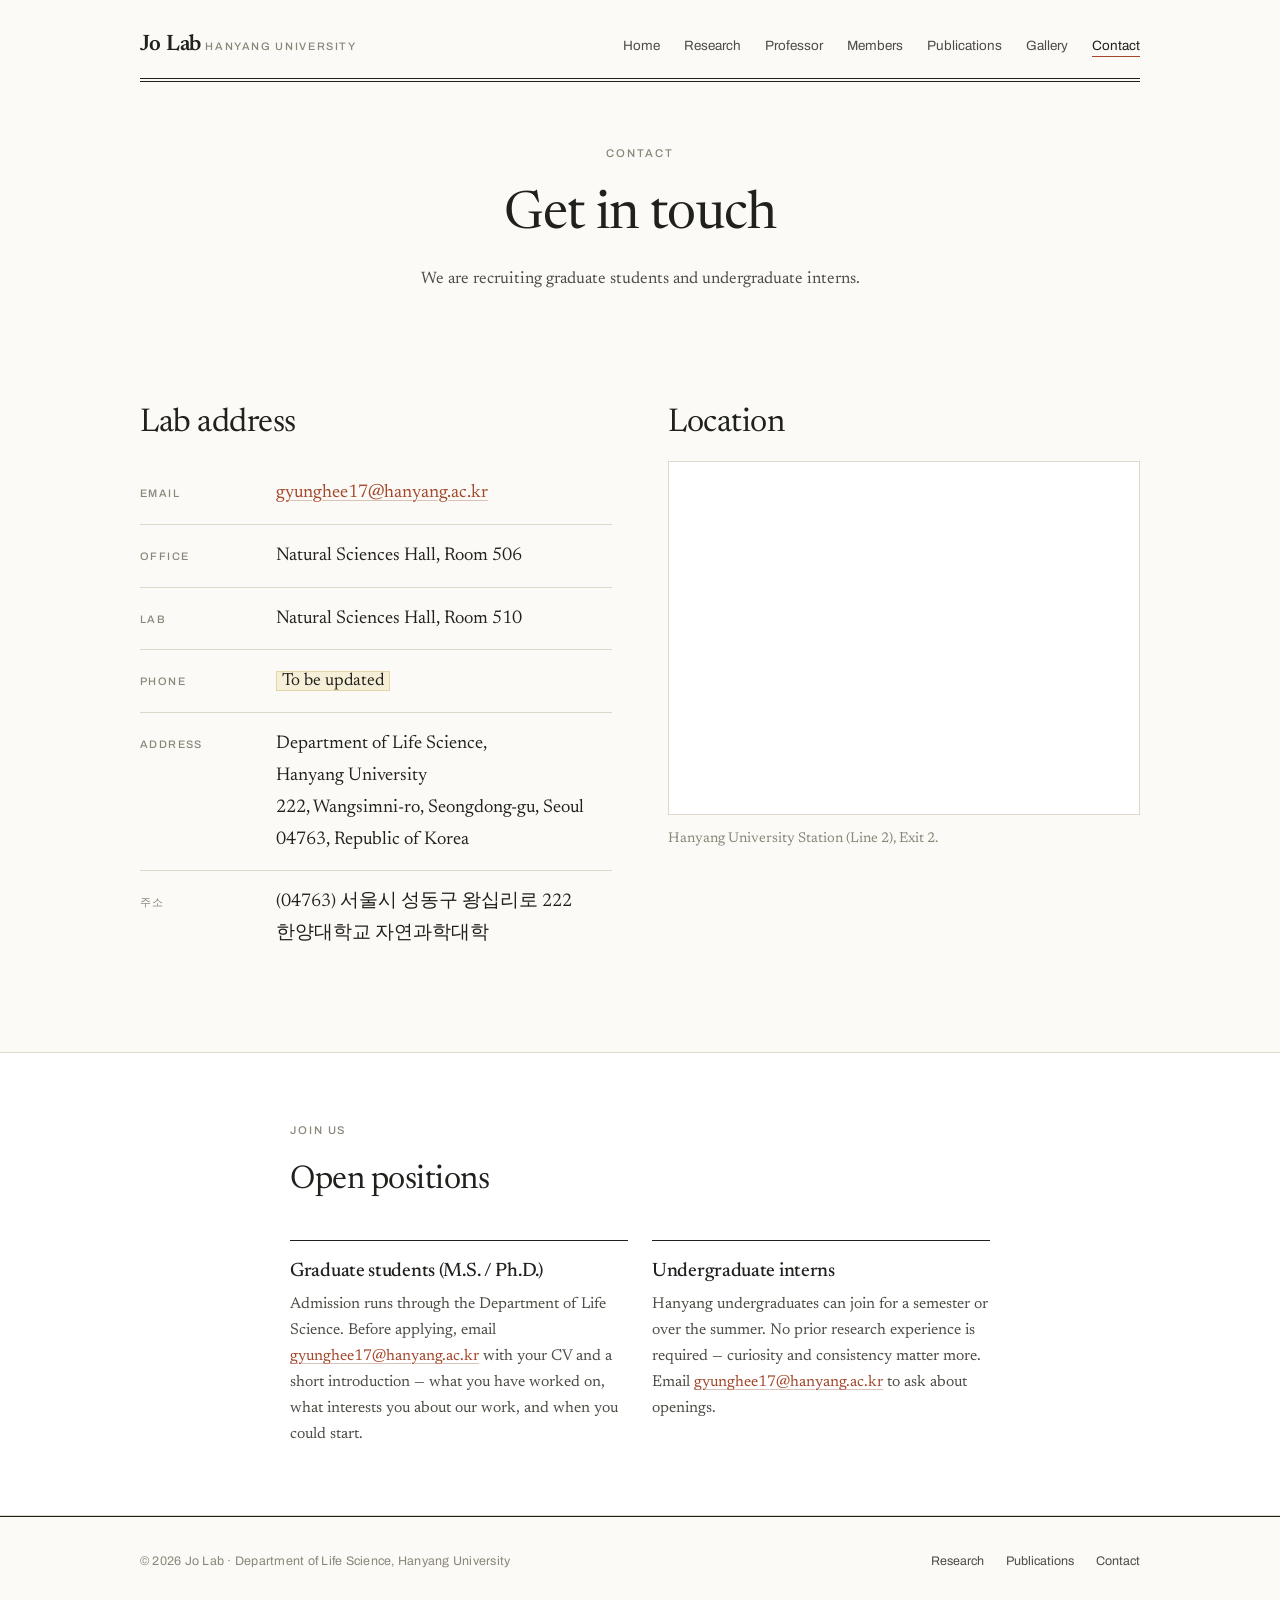
==== contact.html @ 99ce75b9 "Add files via upload" ====
<!DOCTYPE html>
<html lang="en">
<head>
<meta charset="utf-8">
<meta name="viewport" content="width=device-width, initial-scale=1">
<title>Contact — Jo Lab, Hanyang University</title>
<meta name="description" content="Contact information and openings for graduate students and undergraduate interns.">
<link rel="preconnect" href="https://fonts.googleapis.com">
<link rel="preconnect" href="https://fonts.gstatic.com" crossorigin>
<link href="https://fonts.googleapis.com/css2?family=Archivo:wght@400;500;600&family=Newsreader:ital,opsz,wght@0,6..72,300;0,6..72,400;0,6..72,500;0,6..72,600;1,6..72,400;1,6..72,600&display=swap" rel="stylesheet">
<link rel="stylesheet" href="style.css">
</head>
<body>

<header class="site-header">
  <div class="wrap">
    <div class="brand">
      <a href="index.html">
        <span class="brand-name">Jo Lab</span>
        <span class="brand-sub">Hanyang University</span>
      </a>
    </div>
    <button class="nav-toggle" aria-expanded="false" aria-label="Menu">Menu</button>
    <nav class="main-nav">
      <ul>
        <li><a href="index.html">Home</a></li>
        <li><a href="research.html">Research</a></li>
        <li><a href="professor.html">Professor</a></li>
        <li><a href="members.html">Members</a></li>
        <li><a href="publications.html">Publications</a></li>
        <li><a href="gallery.html">Gallery</a></li>
        <li><a href="contact.html" class="active">Contact</a></li>
      </ul>
    </nav>
  </div>
</header>

<section class="page-banner">
  <div class="wrap">
    <p class="eyebrow">Contact</p>
    <h1>Get in touch</h1>
    <p>We are recruiting graduate students and undergraduate interns.</p>
  </div>
</section>

<section class="block">
  <div class="wrap">
    <div class="contact-grid">

      <div>
        <h2>Lab address</h2>
        <dl>
          <div class="info-row">
            <dt>Email</dt>
            <dd><a href="mailto:gyunghee17@hanyang.ac.kr">gyunghee17@hanyang.ac.kr</a></dd>
          </div>
          <div class="info-row">
            <dt>Office</dt>
            <dd>Natural Sciences Hall, Room 506</dd>
          </div>
          <div class="info-row">
            <dt>Lab</dt>
            <dd>Natural Sciences Hall, Room 510</dd>
          </div>
          <div class="info-row">
            <dt>Phone</dt>
            <dd><span class="todo">To be updated</span></dd>
          </div>
          <div class="info-row">
            <dt>Address</dt>
            <!-- &nbsp; is a "non-breaking space": it glues the two words together
                 so a line can never break between them. -->
            <dd>Department of Life Science, Hanyang&nbsp;University<br>
                222, Wangsimni-ro, Seongdong-gu, Seoul 04763, Republic&nbsp;of&nbsp;Korea</dd>
          </div>
          <div class="info-row">
            <dt>주소</dt>
            <dd>(04763) 서울시 성동구 왕십리로 222<br>
                한양대학교 자연과학대학</dd>
          </div>
        </dl>
      </div>

      <div>
        <h2>Location</h2>
        <!-- ======================================================
             GOOGLE MAP
             This points at Natural Sciences Hall, Hanyang University.
             To move the pin somewhere else, change the text after "q=" below.
             The grayscale look is set in style.css (.map-frame iframe).
        ====================================================== -->
        <div class="map-frame">
          <iframe
            title="Hanyang University, Natural Sciences Hall"
            src="https://maps.google.com/maps?q=Hanyang%20University%20Natural%20Sciences%20Hall&hl=en&z=17&output=embed"
            loading="lazy"
            referrerpolicy="no-referrer-when-downgrade"
            allowfullscreen></iframe>
        </div>
        <p style="font-size:.88rem;color:var(--ink-faint);margin-top:12px;">
          Hanyang University Station (Line 2), Exit 2.
        </p>
      </div>

    </div>
  </div>
</section>

<section class="block tinted">
  <div class="wrap narrow">
    <div class="section-head">
      <p class="eyebrow">Join us</p>
      <h2>Open positions</h2>
    </div>

    <div class="grid grid-2" style="gap:24px;">
      <div class="card">
        <h3>Graduate students (M.S. / Ph.D.)</h3>
        <p>Admission runs through the Department of Life Science. Before applying, email
        <a href="mailto:gyunghee17@hanyang.ac.kr">gyunghee17@hanyang.ac.kr</a> with your
        CV and a short introduction — what you have worked on, what interests you about
        our work, and when you could start.</p>
      </div>
      <div class="card">
        <h3>Undergraduate interns</h3>
        <p>Hanyang undergraduates can join for a semester or over the summer. No prior
        research experience is required — curiosity and consistency matter more. Email
        <a href="mailto:gyunghee17@hanyang.ac.kr">gyunghee17@hanyang.ac.kr</a> to ask
        about openings.</p>
      </div>
    </div>
  </div>
</section>

<footer class="site-footer">
  <div class="wrap">
    <p>© 2026 Jo Lab · Department of Life Science, Hanyang University</p>
    <div class="footer-links">
      <a href="research.html">Research</a>
      <a href="publications.html">Publications</a>
      <a href="contact.html">Contact</a>
    </div>
  </div>
</footer>

<script src="script.js"></script>
</body>
</html>
---- style.css ----
/* ============================================================
   Jo Lab — Hanyang University
   Shared stylesheet.  "Paper" design: warm off-white ground,
   serif text, hairline rules, no rounded cards.
   Edit colours and fonts in the :root block below.
   ============================================================ */

:root {
  /* --- Colours --- */
  --paper:      #FBFAF6;   /* page ground, like uncoated stock */
  --white:      #ffffff;   /* raised bands */
  --ink:        #20201D;   /* body text */
  --ink-soft:   #4D4B44;   /* secondary text */
  --ink-faint:  #8A8578;   /* captions, labels */
  --rule:       #DDD8CB;   /* hairlines */
  --rule-dark:  #20201D;   /* the heavy rules under the masthead */
  --accent:     #A3462A;   /* links & marks — a brick red, not a default blue */
  --accent-soft:#F3EDE6;

  /* --- Type --- */
  --serif: Newsreader, "Iowan Old Style", Georgia, "Noto Serif KR", serif;
  --sans:  Archivo, -apple-system, BlinkMacSystemFont, "Segoe UI",
           "Noto Sans KR", Helvetica, Arial, sans-serif;

  --maxw: 1080px;
}

/* --- Reset --- */
*, *::before, *::after { box-sizing: border-box; }
html { -webkit-text-size-adjust: 100%; scroll-behavior: smooth; }
body {
  margin: 0;
  font-family: var(--serif);
  font-size: 18.5px;
  line-height: 1.72;
  color: var(--ink);
  background: var(--paper);
  -webkit-font-smoothing: antialiased;
}
img { max-width: 100%; display: block; }
a { color: var(--accent); text-decoration: underline; text-underline-offset: 3px;
    text-decoration-thickness: 1px; text-decoration-color: #d9c3b8; }
a:hover { text-decoration-color: var(--accent); }

h1, h2, h3, h4 {
  font-family: var(--serif);
  font-weight: 400;
  line-height: 1.16;
  letter-spacing: -.015em;
  margin: 0 0 .55em;
}
h1 { font-size: clamp(2.1rem, 4.6vw, 3.3rem); }
h2 { font-size: clamp(1.55rem, 2.8vw, 2.05rem); }
h3 { font-size: 1.22rem; font-weight: 500; }
p  { margin: 0 0 1.1em; }

/* Small sans-serif labels: nav, eyebrows, meta lines */
.eyebrow, nav.main-nav a, .info-row dt, .pub .venue .src, .brand-sub,
.person .role, .tag, .btn, .site-footer, .news .date, .timeline .year {
  font-family: var(--sans);
}

.wrap { max-width: var(--maxw); margin: 0 auto; padding: 0 40px; }
.narrow { max-width: 780px; }
@media (max-width: 620px) { .wrap { padding: 0 22px; } }

/* ============================================================
   Masthead
   ============================================================ */
.site-header { background: var(--paper); }
.site-header .wrap {
  display: flex; align-items: baseline; justify-content: space-between;
  gap: 24px; padding-top: 30px; padding-bottom: 16px;
}
/* the double rule under the masthead — the one strong graphic mark on the page */
.site-header::after {
  content: ""; display: block;
  max-width: var(--maxw); margin: 0 auto; height: 4px;
  border-top: 1px solid var(--rule-dark);
  border-bottom: 1px solid var(--rule-dark);
  margin-left: max(40px, calc((100% - var(--maxw)) / 2 + 40px));
  margin-right: max(40px, calc((100% - var(--maxw)) / 2 + 40px));
}
@media (max-width: 620px) {
  .site-header::after { margin-left: 22px; margin-right: 22px; }
}

.brand { display: flex; flex-direction: column; line-height: 1.2; }
.brand a { color: var(--ink); text-decoration: none; }
.brand-name { font-family: var(--serif); font-size: 1.4rem; font-weight: 600;
  letter-spacing: -.005em; }
.brand-sub {
  font-size: .68rem; letter-spacing: .15em; text-transform: uppercase;
  color: var(--ink-faint); margin-top: 4px; font-weight: 500;
}

nav.main-nav ul { display: flex; gap: 24px; list-style: none; margin: 0; padding: 0; }
nav.main-nav a {
  color: var(--ink-soft); font-size: .84rem; font-weight: 400;
  text-decoration: none; padding-bottom: 3px; border-bottom: 1px solid transparent;
  transition: color .15s, border-color .15s;
}
nav.main-nav a:hover { color: var(--ink); }
nav.main-nav a.active { color: var(--ink); border-bottom-color: var(--accent); }

.nav-toggle {
  display: none; background: none; border: 1px solid var(--rule);
  padding: 6px 12px; cursor: pointer; font-family: var(--sans);
  font-size: .8rem; color: var(--ink);
}
@media (max-width: 900px) {
  .nav-toggle { display: block; }
  .site-header .wrap { align-items: center; }
  nav.main-nav {
    display: none; width: 100%; order: 3;
    border-top: 1px solid var(--rule); margin-top: 14px;
  }
  nav.main-nav.open { display: block; }
  nav.main-nav ul { flex-direction: column; gap: 0; padding: 6px 0 4px; }
  nav.main-nav a { display: block; padding: 10px 0; border-bottom: none; }
}

/* ============================================================
   Hero & page banners — centred, like a title page
   ============================================================ */
.hero { padding: 74px 0 58px; text-align: center; }
.hero .eyebrow, .page-banner .eyebrow, .section-head .eyebrow {
  font-size: .7rem; letter-spacing: .17em; text-transform: uppercase;
  color: var(--ink-faint); font-weight: 500; margin-bottom: 22px;
}
.hero h1 { max-width: 17ch; margin-left: auto; margin-right: auto; }
.hero .lede {
  font-size: 1.12rem; line-height: 1.72; color: var(--ink-soft);
  max-width: 60ch; margin: 0 auto;
}
.hero-actions { display: flex; justify-content: center; flex-wrap: wrap; gap: 14px; margin-top: 34px; }

.btn {
  display: inline-block; padding: 10px 24px; font-size: .84rem; font-weight: 500;
  text-decoration: none; border: 1px solid var(--ink); transition: background .15s, color .15s;
}
.btn:hover { text-decoration: none; }
.btn-primary { background: var(--ink); color: var(--paper); }
.btn-primary:hover { background: #000; }
.btn-ghost { background: transparent; color: var(--ink); }
.btn-ghost:hover { background: var(--ink); color: var(--paper); }

.page-banner { padding: 62px 0 44px; text-align: center; }
.page-banner h1 { margin-bottom: .35em; }
.page-banner p {
  color: var(--ink-soft); max-width: 62ch; margin: 0 auto; font-size: 1.04rem;
}

/* ============================================================
   Sections — white bands on the paper ground
   ============================================================ */
section.block { padding: 68px 0; }
section.block.tinted {
  background: var(--white);
  border-top: 1px solid var(--rule); border-bottom: 1px solid var(--rule);
}
.section-head { margin-bottom: 40px; }

/* Full-width figure band (Home, Research) */
.figure-band {
  background: var(--white);
  border-top: 1px solid var(--rule); border-bottom: 1px solid var(--rule);
  padding: 54px 0;
}
.figure-band .inner {
  max-width: var(--maxw); margin: 0 auto; padding: 0 40px;
  display: grid; grid-template-columns: 420px 1fr; gap: 56px; align-items: center;
}
.figure-band img { width: 100%; }
.figure-band .caption {
  font-family: var(--sans); font-size: .72rem; letter-spacing: .1em;
  text-transform: uppercase; color: var(--ink-faint); margin-top: 16px;
}
@media (max-width: 820px) {
  .figure-band .inner { grid-template-columns: 1fr; gap: 32px; padding: 0 22px; }
}

/* ============================================================
   Grids & simple panels (no cards, no shadows)
   ============================================================ */
.grid { display: grid; gap: 34px; }
.grid-2 { grid-template-columns: repeat(2, 1fr); }
.grid-3 { grid-template-columns: repeat(3, 1fr); }
.grid-4 { grid-template-columns: repeat(4, 1fr); }
@media (max-width: 900px) { .grid-3, .grid-4 { grid-template-columns: repeat(2, 1fr); } }
@media (max-width: 620px) { .grid-2, .grid-3, .grid-4 { grid-template-columns: 1fr; } }

.card { border-top: 1px solid var(--rule-dark); padding: 20px 0 0; background: none; }
.card h3 { margin-bottom: .4em; }
.card p { font-size: .98rem; line-height: 1.66; color: var(--ink-soft); margin-bottom: 0; }
.card .num {
  font-family: var(--sans); font-size: .74rem; letter-spacing: .1em;
  color: var(--accent); font-weight: 500; margin: 0 0 10px;
}

/* ============================================================
   People
   ============================================================ */
.person .portrait {
  width: 100%; aspect-ratio: 1 / 1;
  background: var(--white); border: 1px solid var(--rule);
  display: flex; align-items: center; justify-content: center;
  color: var(--ink-faint); font-size: .78rem; text-align: center;
  overflow: hidden; margin-bottom: 16px;
}
.person .portrait img { width: 100%; height: 100%; object-fit: cover; }
.person h3 { margin-bottom: .1em; font-size: 1.14rem; }
.person .role {
  font-size: .7rem; letter-spacing: .13em; text-transform: uppercase;
  color: var(--ink-faint); font-weight: 500; margin-bottom: .6em;
}
.person p { font-size: .95rem; color: var(--ink-soft); }

/* PI profile */
.pi-layout { display: grid; grid-template-columns: 290px 1fr; gap: 60px; align-items: start; }
@media (max-width: 820px) { .pi-layout { grid-template-columns: 1fr; gap: 34px; } }
.pi-photo {
  aspect-ratio: 3 / 4; background: var(--white); border: 1px solid var(--rule);
  display: flex; align-items: center; justify-content: center;
  color: var(--ink-faint); font-size: .78rem; text-align: center; overflow: hidden;
}
.pi-photo img { width: 100%; height: 100%; object-fit: cover; }

/* Timeline (appointments, education, awards) */
.timeline { list-style: none; margin: 0; padding: 0; }
.timeline li {
  display: grid; grid-template-columns: 152px 1fr; gap: 22px;
  padding: 17px 0; border-bottom: 1px solid var(--rule);
}
.timeline li:last-child { border-bottom: none; }
.timeline .year {
  font-size: .78rem; letter-spacing: .04em; color: var(--ink-faint);
  white-space: nowrap; padding-top: 6px;
}
.timeline .what strong { display: block; font-weight: 600; }
.timeline .what span { font-size: .96rem; color: var(--ink-soft); }
@media (max-width: 560px) { .timeline li { grid-template-columns: 1fr; gap: 4px; } }

/* ============================================================
   Publications
   ============================================================ */
.pub-list { max-width: 1000px; }
.pub-year {
  font-size: 1.45rem; font-weight: 400; margin: 0 0 6px;
  padding-bottom: 12px; border-bottom: 1px solid var(--rule-dark);
}
.pub {
  display: grid; grid-template-columns: 28px 1fr; gap: 10px;
  padding: 22px 0; border-bottom: 1px solid var(--rule);
}
.pub .idx { font-size: .95rem; color: var(--ink-faint); padding-top: 3px; }
.pub .title { font-weight: 500; font-size: 1.1rem; line-height: 1.38; margin: 0 0 6px; }
.pub .title a { color: inherit; text-decoration: none; }
.pub .title a:hover, .pub .title a:focus-visible {
  text-decoration: underline; text-decoration-thickness: 1px;
  text-underline-offset: 4px; text-decoration-color: var(--accent);
}
.pub .authors { font-size: .93rem; color: var(--ink-soft); margin: 0 0 4px; line-height: 1.6; }
.pub .authors .me { color: var(--ink); font-weight: 600; }
.pub .venue { font-size: .93rem; color: var(--ink-soft); margin: 0; }
/* journal name — italic and dark, the anchor of each citation */
.pub .venue em { font-style: italic; font-weight: 600; color: var(--ink); }
.pub .venue a { text-decoration: none; }
.pub .venue a em { color: var(--accent); text-decoration: underline;
  text-underline-offset: 3px; text-decoration-color: #d9c3b8; }
.pub .venue a:hover em { text-decoration-color: var(--accent); }

sup { font-size: .72em; line-height: 0; vertical-align: super; }

.tag {
  display: inline-block; font-size: .62rem; letter-spacing: .12em;
  text-transform: uppercase; font-weight: 500; padding: 3px 9px;
  border: 1px solid var(--rule-dark); color: var(--ink);
  margin-left: 8px; vertical-align: 3px;
}

/* Structure figure beside each Selected citation */
.pub-thumb { grid-template-columns: 28px 180px 1fr; gap: 20px; align-items: start; }
.pub-thumb .thumb {
  aspect-ratio: 1 / 1; overflow: hidden;
  border: 1px solid var(--rule); background: var(--white);
  display: flex; align-items: center; justify-content: center;
  color: var(--ink-faint); font-size: .72rem; text-align: center; padding: 8px;
}
.pub-thumb .thumb.empty { border-style: dashed; }
.pub-thumb .thumb img { width: 100%; height: 100%; object-fit: contain; }
@media (max-width: 760px) {
  .pub-thumb { grid-template-columns: 28px 1fr; }
  .pub-thumb .thumb { grid-column: 2; margin-bottom: 14px; max-width: 240px; }
}

/* ============================================================
   Research interests
   ============================================================ */
.interests { list-style: none; margin: 0; padding: 0; }
.interests li {
  position: relative; padding: 15px 0 15px 28px;
  border-bottom: 1px solid var(--rule); font-size: 1.02rem;
}
.interests li:last-child { border-bottom: none; }
.interests li::before {
  content: ""; position: absolute; left: 0; top: 27px;
  width: 12px; height: 1px; background: var(--accent);
}

/* ============================================================
   Figures & gallery
   ============================================================ */
.gallery-grid { display: grid; grid-template-columns: repeat(3, 1fr); gap: 24px; }
@media (max-width: 860px) { .gallery-grid { grid-template-columns: repeat(2, 1fr); } }
@media (max-width: 560px) { .gallery-grid { grid-template-columns: 1fr; } }
.photo { border: 1px solid var(--rule); background: var(--white); }
.photo .frame {
  aspect-ratio: 4 / 3; display: flex; align-items: center; justify-content: center;
  color: var(--ink-faint); font-size: .78rem; text-align: center; padding: 12px;
}
.photo .frame img { width: 100%; height: 100%; object-fit: cover; }
.photo figcaption {
  padding: 13px 16px; font-size: .88rem; color: var(--ink-soft);
  border-top: 1px solid var(--rule);
}
.figure-wide .frame { aspect-ratio: 16 / 9; }
.figure-wide figcaption { text-align: center; }

/* ============================================================
   News
   ============================================================ */
.news { list-style: none; margin: 0; padding: 0; }
.news li {
  display: grid; grid-template-columns: 96px 1fr; gap: 22px;
  padding: 18px 0; border-bottom: 1px solid var(--rule);
}
.news li:last-child { border-bottom: none; }
.news .date { font-size: .78rem; color: var(--ink-faint); white-space: nowrap; padding-top: 6px; }
.news p { margin: 0; font-size: 1.02rem; }
@media (max-width: 560px) { .news li { grid-template-columns: 1fr; gap: 4px; } }

/* ============================================================
   Contact
   ============================================================ */
.contact-grid { display: grid; grid-template-columns: 1fr 1fr; gap: 56px; }
@media (max-width: 820px) { .contact-grid { grid-template-columns: 1fr; gap: 36px; } }
.info-row {
  display: grid; grid-template-columns: 118px 1fr; gap: 18px;
  padding: 15px 0; border-bottom: 1px solid var(--rule);
}
.info-row:last-child { border-bottom: none; }
.info-row dt {
  font-size: .68rem; letter-spacing: .13em; text-transform: uppercase;
  color: var(--ink-faint); font-weight: 500; padding-top: 7px;
}
.info-row dd { margin: 0; overflow-wrap: anywhere; }

/* Narrow sidebar version (PI page): label above the value. */
.pi-contact .info-row { grid-template-columns: 1fr; gap: 3px; padding: 12px 0; }
.pi-contact .info-row dt { padding-top: 0; }

.map-frame {
  aspect-ratio: 4 / 3; overflow: hidden;
  border: 1px solid var(--rule); background: var(--white);
  display: flex; align-items: center; justify-content: center;
  color: var(--ink-faint); font-size: .85rem; text-align: center; padding: 0;
}
/* Grayscale map, to sit quietly next to the text. Delete this filter line
   if you would rather show the map in full colour. */
.map-frame iframe { width: 100%; height: 100%; border: 0; filter: grayscale(1); }

.callout {
  border-top: 1px solid var(--rule-dark); border-bottom: 1px solid var(--rule-dark);
  padding: 28px 0;
}
.callout h3 { margin-bottom: .35em; }
.callout p:last-child { margin-bottom: 0; }

/* Placeholder marker — delete these once real content is in */
.todo {
  background: #F6EFD8; box-shadow: 0 0 0 1px #E4D6A8 inset;
  padding: 1px 6px; font-size: .95em;
}

/* ============================================================
   Footer
   ============================================================ */
.site-footer {
  border-top: 1px solid var(--rule-dark); padding: 34px 0 52px; margin-top: 0;
  background: var(--paper);
}
.site-footer .wrap {
  display: flex; justify-content: space-between; gap: 26px; flex-wrap: wrap;
}
.site-footer p { margin: 0; font-size: .78rem; color: var(--ink-faint); letter-spacing: .02em; }
.site-footer a { color: var(--ink-soft); text-decoration: none; }
.site-footer a:hover { color: var(--ink); }
.footer-links { display: flex; gap: 22px; flex-wrap: wrap; font-size: .78rem;
  font-family: var(--sans); }
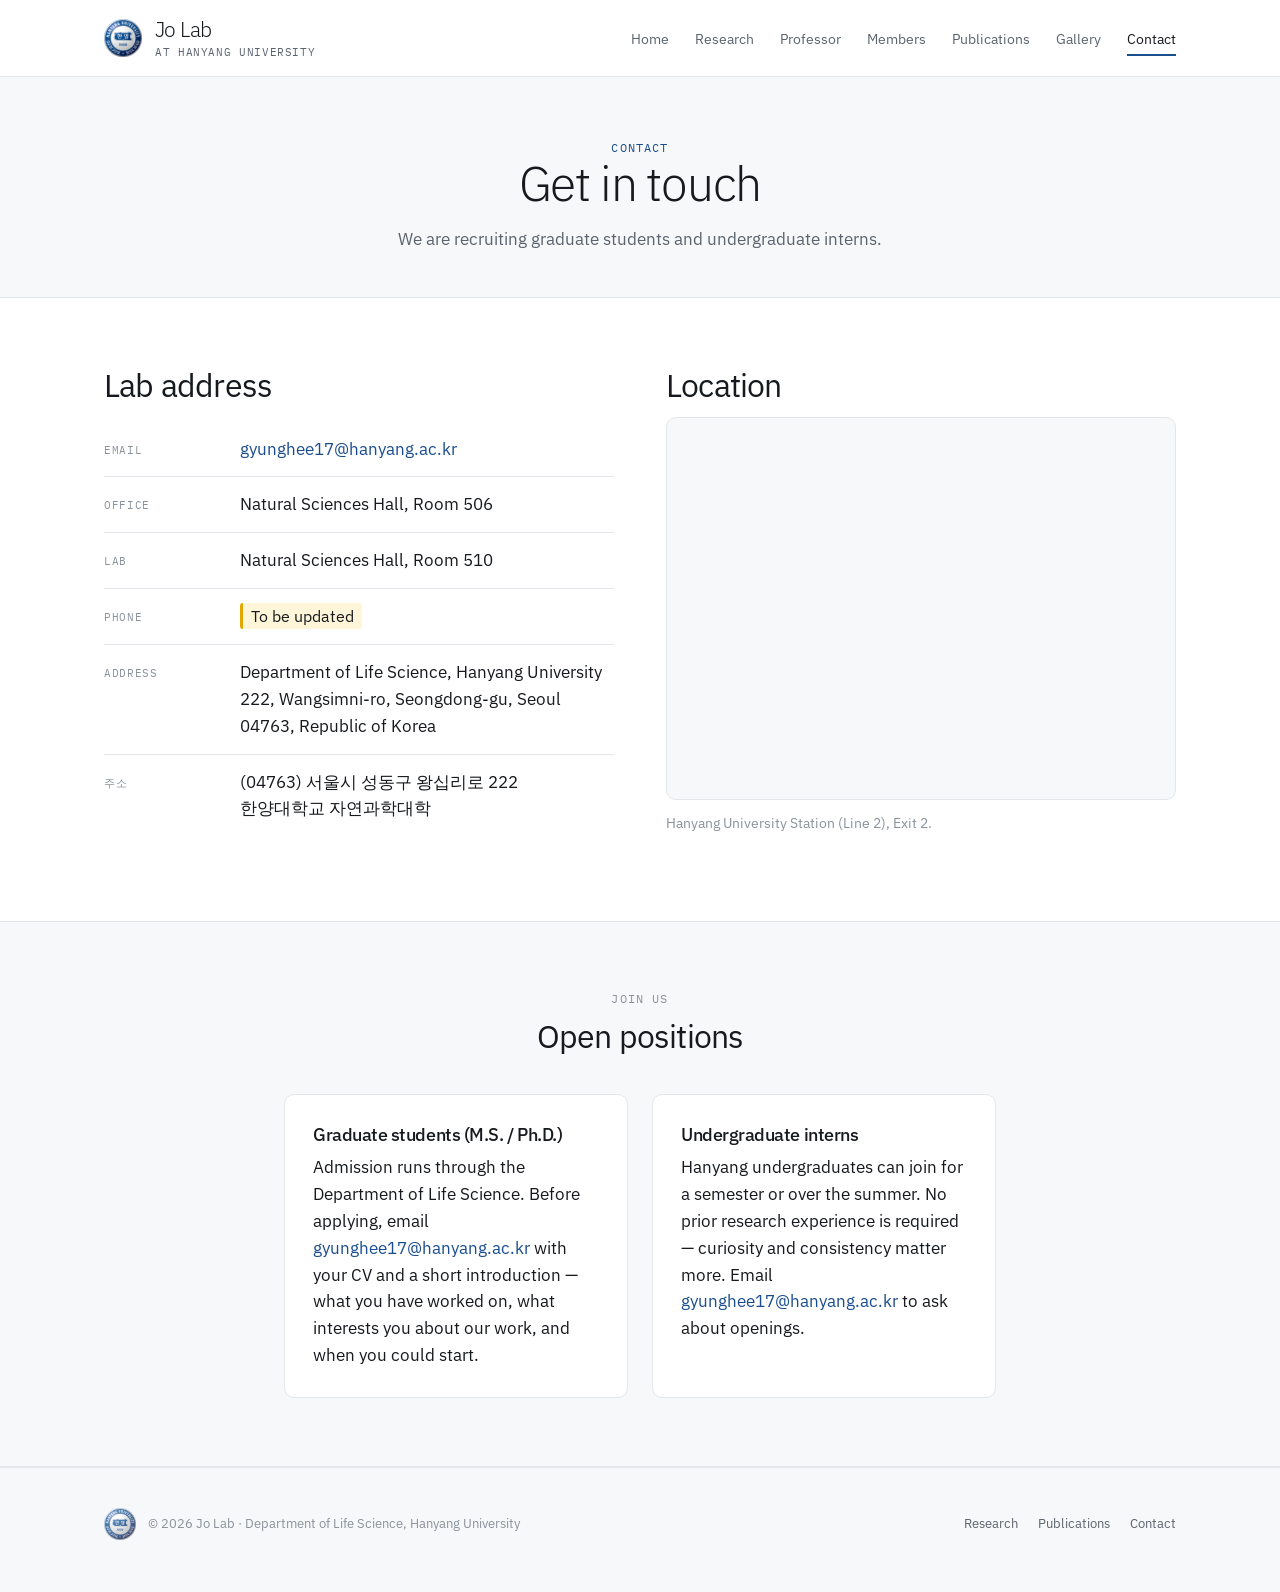
==== commit 9aee0a75: "Add files via upload" ====
--- a/contact.html
+++ b/contact.html
@@ -7,7 +7,7 @@
 <meta name="description" content="Contact information and openings for graduate students and undergraduate interns.">
 <link rel="preconnect" href="https://fonts.googleapis.com">
 <link rel="preconnect" href="https://fonts.gstatic.com" crossorigin>
-<link href="https://fonts.googleapis.com/css2?family=Archivo:wght@400;500;600&family=Newsreader:ital,opsz,wght@0,6..72,300;0,6..72,400;0,6..72,500;0,6..72,600;1,6..72,400;1,6..72,600&display=swap" rel="stylesheet">
+<link href="https://fonts.googleapis.com/css2?family=IBM+Plex+Mono:wght@400;500&family=IBM+Plex+Sans:wght@300;400;500;600&display=swap" rel="stylesheet">
 <link rel="stylesheet" href="style.css">
 </head>
 <body>
@@ -16,8 +16,11 @@
   <div class="wrap">
     <div class="brand">
       <a href="index.html">
-        <span class="brand-name">Jo Lab</span>
-        <span class="brand-sub">Hanyang University</span>
+        <img class="brand-logo" src="images/hanyang-logo.png" alt="Hanyang University">
+        <span class="brand-text">
+          <span class="brand-name">Jo Lab</span>
+          <span class="brand-sub">at Hanyang University</span>
+        </span>
       </a>
     </div>
     <button class="nav-toggle" aria-expanded="false" aria-label="Menu">Menu</button>
@@ -134,7 +137,10 @@
 
 <footer class="site-footer">
   <div class="wrap">
-    <p>© 2026 Jo Lab · Department of Life Science, Hanyang University</p>
+    <div class="footer-brand">
+      <img src="images/hanyang-logo.png" alt="">
+      <p>© 2026 Jo Lab · Department of Life Science, Hanyang University</p>
+    </div>
     <div class="footer-links">
       <a href="research.html">Research</a>
       <a href="publications.html">Publications</a>
--- a/style.css
+++ b/style.css
@@ -1,28 +1,26 @@
 /* ============================================================
    Jo Lab — Hanyang University
-   Shared stylesheet.  "Paper" design: warm off-white ground,
-   serif text, hairline rules, no rounded cards.
+   Shared stylesheet.  White ground, blue accent, IBM Plex throughout.
    Edit colours and fonts in the :root block below.
    ============================================================ */
 
 :root {
   /* --- Colours --- */
-  --paper:      #FBFAF6;   /* page ground, like uncoated stock */
-  --white:      #ffffff;   /* raised bands */
-  --ink:        #20201D;   /* body text */
-  --ink-soft:   #4D4B44;   /* secondary text */
-  --ink-faint:  #8A8578;   /* captions, labels */
-  --rule:       #DDD8CB;   /* hairlines */
-  --rule-dark:  #20201D;   /* the heavy rules under the masthead */
-  --accent:     #A3462A;   /* links & marks — a brick red, not a default blue */
-  --accent-soft:#F3EDE6;
+  --ink:        #16191d;   /* main text */
+  --ink-soft:   #5b636e;   /* secondary text */
+  --ink-faint:  #8a929c;   /* captions, meta */
+  --rule:       #e3e6ea;   /* hairlines & borders */
+  --bg:         #ffffff;   /* page background */
+  --bg-soft:    #f7f8f9;   /* alternating sections */
+  --accent:     #1a4d8f;   /* links, highlights */
+  --accent-soft:#eaf0f8;
 
   /* --- Type --- */
-  --serif: Newsreader, "Iowan Old Style", Georgia, "Noto Serif KR", serif;
-  --sans:  Archivo, -apple-system, BlinkMacSystemFont, "Segoe UI",
-           "Noto Sans KR", Helvetica, Arial, sans-serif;
-
-  --maxw: 1080px;
+  --sans: "IBM Plex Sans", -apple-system, BlinkMacSystemFont, "Segoe UI",
+          "Noto Sans KR", Helvetica, Arial, sans-serif;
+  --mono: "IBM Plex Mono", ui-monospace, SFMono-Regular, Menlo, monospace;
+
+  --maxw: 1120px;
 }
 
 /* --- Reset --- */
@@ -30,215 +28,220 @@
 html { -webkit-text-size-adjust: 100%; scroll-behavior: smooth; }
 body {
   margin: 0;
-  font-family: var(--serif);
-  font-size: 18.5px;
-  line-height: 1.72;
+  font-family: var(--sans);
+  font-size: 17px;
+  line-height: 1.58;
   color: var(--ink);
-  background: var(--paper);
+  background: var(--bg);
   -webkit-font-smoothing: antialiased;
 }
 img { max-width: 100%; display: block; }
-a { color: var(--accent); text-decoration: underline; text-underline-offset: 3px;
-    text-decoration-thickness: 1px; text-decoration-color: #d9c3b8; }
-a:hover { text-decoration-color: var(--accent); }
+a { color: var(--accent); text-decoration: none; }
+a:hover { text-decoration: underline; text-underline-offset: 3px; }
 
 h1, h2, h3, h4 {
-  font-family: var(--serif);
-  font-weight: 400;
-  line-height: 1.16;
-  letter-spacing: -.015em;
-  margin: 0 0 .55em;
-}
-h1 { font-size: clamp(2.1rem, 4.6vw, 3.3rem); }
-h2 { font-size: clamp(1.55rem, 2.8vw, 2.05rem); }
-h3 { font-size: 1.22rem; font-weight: 500; }
-p  { margin: 0 0 1.1em; }
-
-/* Small sans-serif labels: nav, eyebrows, meta lines */
-.eyebrow, nav.main-nav a, .info-row dt, .pub .venue .src, .brand-sub,
-.person .role, .tag, .btn, .site-footer, .news .date, .timeline .year {
   font-family: var(--sans);
-}
-
-.wrap { max-width: var(--maxw); margin: 0 auto; padding: 0 40px; }
-.narrow { max-width: 780px; }
-@media (max-width: 620px) { .wrap { padding: 0 22px; } }
-
-/* ============================================================
-   Masthead
-   ============================================================ */
-.site-header { background: var(--paper); }
+  font-weight: 500;
+  line-height: 1.2;
+  letter-spacing: -.025em;
+  margin: 0 0 .4em;
+}
+h1 { font-size: clamp(2rem, 4.2vw, 3rem); font-weight: 300; line-height: 1.12; }
+h1 b, h1 strong { font-weight: 600; }
+h2 { font-size: clamp(1.5rem, 2.6vw, 2rem); font-weight: 400; }
+h3 { font-size: 1.15rem; font-weight: 500; }
+p  { margin: 0 0 .95em; }
+
+/* Monospace is used for anything that behaves like data:
+   years, journal names, numbers, captions, small labels. */
+.eyebrow, .card .num, .timeline .year, .news .date, .info-row dt,
+.person .role, .tag, .brand-sub, .figure-band .caption, .photo figcaption {
+  font-family: var(--mono);
+}
+
+.wrap { max-width: var(--maxw); margin: 0 auto; padding: 0 24px; }
+.narrow { max-width: 760px; }
+
+/* ============================================================
+   Header / Navigation
+   ============================================================ */
+.site-header {
+  position: sticky; top: 0; z-index: 50;
+  background: rgba(255,255,255,.94);
+  backdrop-filter: blur(10px);
+  border-bottom: 1px solid var(--rule);
+}
 .site-header .wrap {
-  display: flex; align-items: baseline; justify-content: space-between;
-  gap: 24px; padding-top: 30px; padding-bottom: 16px;
-}
-/* the double rule under the masthead — the one strong graphic mark on the page */
-.site-header::after {
-  content: ""; display: block;
-  max-width: var(--maxw); margin: 0 auto; height: 4px;
-  border-top: 1px solid var(--rule-dark);
-  border-bottom: 1px solid var(--rule-dark);
-  margin-left: max(40px, calc((100% - var(--maxw)) / 2 + 40px));
-  margin-right: max(40px, calc((100% - var(--maxw)) / 2 + 40px));
-}
-@media (max-width: 620px) {
-  .site-header::after { margin-left: 22px; margin-right: 22px; }
-}
-
-.brand { display: flex; flex-direction: column; line-height: 1.2; }
-.brand a { color: var(--ink); text-decoration: none; }
-.brand-name { font-family: var(--serif); font-size: 1.4rem; font-weight: 600;
-  letter-spacing: -.005em; }
+  display: flex; align-items: center; justify-content: space-between;
+  min-height: 76px; gap: 24px;
+}
+.brand a { display: flex; align-items: center; gap: 13px; color: var(--ink); text-decoration: none; }
+.brand-logo { width: 38px; height: 38px; flex: none; }
+.brand-text { display: flex; flex-direction: column; line-height: 1.2; }
+/* The wordmark is set exactly like the big headline on the home page:
+   IBM Plex Sans Light. Raise font-weight to 400 or 500 if it reads too thin. */
+.brand-name {
+  font-family: var(--sans);
+  font-size: 1.32rem; font-weight: 300; letter-spacing: -.025em;
+}
 .brand-sub {
-  font-size: .68rem; letter-spacing: .15em; text-transform: uppercase;
-  color: var(--ink-faint); margin-top: 4px; font-weight: 500;
-}
-
-nav.main-nav ul { display: flex; gap: 24px; list-style: none; margin: 0; padding: 0; }
+  font-size: .66rem; letter-spacing: .06em; text-transform: uppercase;
+  color: var(--ink-soft); margin-top: 3px;
+}
+
+nav.main-nav ul { display: flex; gap: 26px; list-style: none; margin: 0; padding: 0; }
 nav.main-nav a {
-  color: var(--ink-soft); font-size: .84rem; font-weight: 400;
-  text-decoration: none; padding-bottom: 3px; border-bottom: 1px solid transparent;
-  transition: color .15s, border-color .15s;
-}
-nav.main-nav a:hover { color: var(--ink); }
+  color: var(--ink-soft); font-size: .87rem; font-weight: 400;
+  padding: 6px 0; text-decoration: none;
+  border-bottom: 2px solid transparent; transition: color .15s, border-color .15s;
+}
+nav.main-nav a:hover { color: var(--ink); text-decoration: none; }
 nav.main-nav a.active { color: var(--ink); border-bottom-color: var(--accent); }
 
 .nav-toggle {
   display: none; background: none; border: 1px solid var(--rule);
-  padding: 6px 12px; cursor: pointer; font-family: var(--sans);
-  font-size: .8rem; color: var(--ink);
+  border-radius: 6px; padding: 7px 11px; cursor: pointer;
+  font-family: var(--mono); font-size: .8rem; color: var(--ink);
 }
 @media (max-width: 900px) {
   .nav-toggle { display: block; }
-  .site-header .wrap { align-items: center; }
   nav.main-nav {
-    display: none; width: 100%; order: 3;
-    border-top: 1px solid var(--rule); margin-top: 14px;
+    position: absolute; top: 100%; left: 0; right: 0;
+    background: #fff; border-bottom: 1px solid var(--rule); display: none;
   }
   nav.main-nav.open { display: block; }
-  nav.main-nav ul { flex-direction: column; gap: 0; padding: 6px 0 4px; }
-  nav.main-nav a { display: block; padding: 10px 0; border-bottom: none; }
-}
-
-/* ============================================================
-   Hero & page banners — centred, like a title page
-   ============================================================ */
-.hero { padding: 74px 0 58px; text-align: center; }
-.hero .eyebrow, .page-banner .eyebrow, .section-head .eyebrow {
-  font-size: .7rem; letter-spacing: .17em; text-transform: uppercase;
-  color: var(--ink-faint); font-weight: 500; margin-bottom: 22px;
-}
-.hero h1 { max-width: 17ch; margin-left: auto; margin-right: auto; }
+  nav.main-nav ul { flex-direction: column; gap: 0; padding: 8px 24px 18px; }
+  nav.main-nav a { display: block; padding: 11px 0; border-bottom: none; }
+}
+
+/* ============================================================
+   Hero & page banners — centred
+   ============================================================ */
+.hero {
+  padding: 78px 0 66px; text-align: center;
+  border-bottom: 1px solid var(--rule);
+  background: radial-gradient(760px 320px at 50% -20%, var(--accent-soft), transparent 70%);
+}
+.eyebrow {
+  font-size: .72rem; letter-spacing: .1em; text-transform: uppercase;
+  color: var(--ink-faint); font-weight: 400; margin-bottom: 9px;
+}
+.hero .eyebrow { color: var(--accent); }
+.hero h1 { max-width: 17ch; margin-left: auto; margin-right: auto; margin-bottom: .4em; }
 .hero .lede {
-  font-size: 1.12rem; line-height: 1.72; color: var(--ink-soft);
-  max-width: 60ch; margin: 0 auto;
-}
-.hero-actions { display: flex; justify-content: center; flex-wrap: wrap; gap: 14px; margin-top: 34px; }
+  font-size: 1.1rem; color: var(--ink-soft); max-width: 60ch; margin: 0 auto;
+}
+.hero-actions { display: flex; justify-content: center; flex-wrap: wrap; gap: 12px; margin-top: 32px; }
 
 .btn {
-  display: inline-block; padding: 10px 24px; font-size: .84rem; font-weight: 500;
-  text-decoration: none; border: 1px solid var(--ink); transition: background .15s, color .15s;
-}
-.btn:hover { text-decoration: none; }
-.btn-primary { background: var(--ink); color: var(--paper); }
-.btn-primary:hover { background: #000; }
-.btn-ghost { background: transparent; color: var(--ink); }
-.btn-ghost:hover { background: var(--ink); color: var(--paper); }
-
-.page-banner { padding: 62px 0 44px; text-align: center; }
-.page-banner h1 { margin-bottom: .35em; }
-.page-banner p {
-  color: var(--ink-soft); max-width: 62ch; margin: 0 auto; font-size: 1.04rem;
-}
-
-/* ============================================================
-   Sections — white bands on the paper ground
+  display: inline-block; padding: 11px 24px; border-radius: 6px;
+  font-size: .88rem; font-weight: 500; text-decoration: none;
+  border: 1px solid var(--accent); transition: opacity .15s;
+}
+.btn:hover { text-decoration: none; opacity: .85; }
+.btn-primary { background: var(--accent); color: #fff; }
+.btn-ghost { background: transparent; color: var(--accent); }
+
+.page-banner {
+  padding: 62px 0 44px; border-bottom: 1px solid var(--rule);
+  background: var(--bg-soft); text-align: center;
+}
+.page-banner .eyebrow { color: var(--accent); }
+.page-banner h1 { margin-bottom: .32em; }
+.page-banner p { color: var(--ink-soft); max-width: 62ch; margin: 0 auto; }
+
+/* ============================================================
+   Sections
    ============================================================ */
 section.block { padding: 68px 0; }
-section.block.tinted {
-  background: var(--white);
-  border-top: 1px solid var(--rule); border-bottom: 1px solid var(--rule);
-}
-.section-head { margin-bottom: 40px; }
-
-/* Full-width figure band (Home, Research) */
-.figure-band {
-  background: var(--white);
-  border-top: 1px solid var(--rule); border-bottom: 1px solid var(--rule);
-  padding: 54px 0;
-}
-.figure-band .inner {
-  max-width: var(--maxw); margin: 0 auto; padding: 0 40px;
-  display: grid; grid-template-columns: 420px 1fr; gap: 56px; align-items: center;
-}
-.figure-band img { width: 100%; }
-.figure-band .caption {
-  font-family: var(--sans); font-size: .72rem; letter-spacing: .1em;
-  text-transform: uppercase; color: var(--ink-faint); margin-top: 16px;
-}
-@media (max-width: 820px) {
-  .figure-band .inner { grid-template-columns: 1fr; gap: 32px; padding: 0 22px; }
-}
-
-/* ============================================================
-   Grids & simple panels (no cards, no shadows)
-   ============================================================ */
-.grid { display: grid; gap: 34px; }
+section.block.tinted { background: var(--bg-soft); border-block: 1px solid var(--rule); }
+.section-head { margin-bottom: 38px; text-align: center; }
+.section-head .eyebrow { color: var(--ink-faint); }
+.section-head--left { text-align: left; }
+
+/* ============================================================
+   Grids & cards
+   ============================================================ */
+.grid { display: grid; gap: 28px; }
 .grid-2 { grid-template-columns: repeat(2, 1fr); }
 .grid-3 { grid-template-columns: repeat(3, 1fr); }
 .grid-4 { grid-template-columns: repeat(4, 1fr); }
 @media (max-width: 900px) { .grid-3, .grid-4 { grid-template-columns: repeat(2, 1fr); } }
 @media (max-width: 620px) { .grid-2, .grid-3, .grid-4 { grid-template-columns: 1fr; } }
 
-.card { border-top: 1px solid var(--rule-dark); padding: 20px 0 0; background: none; }
-.card h3 { margin-bottom: .4em; }
-.card p { font-size: .98rem; line-height: 1.66; color: var(--ink-soft); margin-bottom: 0; }
+.card {
+  border: 1px solid var(--rule); border-radius: 10px;
+  padding: 28px; background: #fff;
+  transition: border-color .15s, transform .15s;
+}
+.card:hover { border-color: #c9d2dd; transform: translateY(-2px); }
+.card h3 { margin-bottom: .5em; }
+.card p:last-child { margin-bottom: 0; }
 .card .num {
-  font-family: var(--sans); font-size: .74rem; letter-spacing: .1em;
-  color: var(--accent); font-weight: 500; margin: 0 0 10px;
-}
+  font-size: .8rem; color: var(--accent); margin-bottom: 14px; letter-spacing: .04em;
+}
+
+/* ============================================================
+   Publication cards (Home) — the Selected figures in a row
+   ============================================================ */
+.pubcards { display: grid; grid-template-columns: repeat(4, 1fr); gap: 24px; }
+@media (max-width: 900px) { .pubcards { grid-template-columns: repeat(2, 1fr); } }
+@media (max-width: 560px) { .pubcards { grid-template-columns: 1fr; } }
+.pubcard {
+  border: 1px solid var(--rule); border-radius: 10px; overflow: hidden;
+  background: #fff; display: flex; flex-direction: column;
+  text-decoration: none; color: inherit;
+  transition: border-color .15s, transform .15s;
+}
+.pubcard:hover { border-color: #c9d2dd; transform: translateY(-2px); text-decoration: none; }
+.pubcard .fig { aspect-ratio: 1 / 1; background: #fff; border-bottom: 1px solid var(--rule); }
+.pubcard .fig img { width: 100%; height: 100%; object-fit: contain; padding: 10px; }
+.pubcard .body { padding: 16px 18px 20px; }
+.pubcard .venue {
+  font-family: var(--mono); font-size: .7rem; letter-spacing: .04em;
+  color: var(--accent); margin: 0 0 8px; text-transform: uppercase;
+}
+.pubcard h3 { font-size: .98rem; font-weight: 500; line-height: 1.34; margin: 0; }
 
 /* ============================================================
    People
    ============================================================ */
 .person .portrait {
-  width: 100%; aspect-ratio: 1 / 1;
-  background: var(--white); border: 1px solid var(--rule);
+  width: 100%; aspect-ratio: 1 / 1; border-radius: 10px;
+  background: var(--bg-soft); border: 1px solid var(--rule);
   display: flex; align-items: center; justify-content: center;
   color: var(--ink-faint); font-size: .78rem; text-align: center;
   overflow: hidden; margin-bottom: 16px;
 }
 .person .portrait img { width: 100%; height: 100%; object-fit: cover; }
-.person h3 { margin-bottom: .1em; font-size: 1.14rem; }
+.person h3 { margin-bottom: .15em; font-size: 1.06rem; }
 .person .role {
-  font-size: .7rem; letter-spacing: .13em; text-transform: uppercase;
-  color: var(--ink-faint); font-weight: 500; margin-bottom: .6em;
-}
-.person p { font-size: .95rem; color: var(--ink-soft); }
+  font-size: .7rem; letter-spacing: .06em; text-transform: uppercase;
+  color: var(--accent); margin-bottom: .6em;
+}
+.person p { font-size: .93rem; color: var(--ink-soft); }
 
 /* PI profile */
-.pi-layout { display: grid; grid-template-columns: 290px 1fr; gap: 60px; align-items: start; }
-@media (max-width: 820px) { .pi-layout { grid-template-columns: 1fr; gap: 34px; } }
+.pi-layout { display: grid; grid-template-columns: 300px 1fr; gap: 52px; align-items: start; }
+@media (max-width: 820px) { .pi-layout { grid-template-columns: 1fr; gap: 32px; } }
 .pi-photo {
-  aspect-ratio: 3 / 4; background: var(--white); border: 1px solid var(--rule);
-  display: flex; align-items: center; justify-content: center;
-  color: var(--ink-faint); font-size: .78rem; text-align: center; overflow: hidden;
+  aspect-ratio: 3 / 4; border-radius: 10px; background: var(--bg-soft);
+  border: 1px solid var(--rule); display: flex; align-items: center;
+  justify-content: center; color: var(--ink-faint); font-size: .8rem;
+  text-align: center; overflow: hidden;
 }
 .pi-photo img { width: 100%; height: 100%; object-fit: cover; }
 
-/* Timeline (appointments, education, awards) */
+/* Timeline */
 .timeline { list-style: none; margin: 0; padding: 0; }
 .timeline li {
-  display: grid; grid-template-columns: 152px 1fr; gap: 22px;
-  padding: 17px 0; border-bottom: 1px solid var(--rule);
+  display: grid; grid-template-columns: 152px 1fr; gap: 20px;
+  padding: 15px 0; border-bottom: 1px solid var(--rule);
 }
 .timeline li:last-child { border-bottom: none; }
-.timeline .year {
-  font-size: .78rem; letter-spacing: .04em; color: var(--ink-faint);
-  white-space: nowrap; padding-top: 6px;
-}
+.timeline .year { font-size: .78rem; color: var(--ink-faint); white-space: nowrap; padding-top: 5px; }
 .timeline .what strong { display: block; font-weight: 600; }
-.timeline .what span { font-size: .96rem; color: var(--ink-soft); }
+.timeline .what span { font-size: .94rem; color: var(--ink-soft); }
 @media (max-width: 560px) { .timeline li { grid-template-columns: 1fr; gap: 4px; } }
 
 /* ============================================================
@@ -246,48 +249,49 @@
    ============================================================ */
 .pub-list { max-width: 1000px; }
 .pub-year {
-  font-size: 1.45rem; font-weight: 400; margin: 0 0 6px;
-  padding-bottom: 12px; border-bottom: 1px solid var(--rule-dark);
+  font-size: 1.32rem; font-weight: 500; margin: 0 0 6px;
+  padding-bottom: 10px; border-bottom: 2px solid var(--ink);
 }
 .pub {
   display: grid; grid-template-columns: 28px 1fr; gap: 10px;
-  padding: 22px 0; border-bottom: 1px solid var(--rule);
-}
-.pub .idx { font-size: .95rem; color: var(--ink-faint); padding-top: 3px; }
-.pub .title { font-weight: 500; font-size: 1.1rem; line-height: 1.38; margin: 0 0 6px; }
+  padding: 20px 0; border-bottom: 1px solid var(--rule);
+}
+.pub .idx { font-family: var(--mono); font-size: .85rem; color: var(--ink-faint); padding-top: 5px; }
+.pub .title { font-weight: 500; font-size: 1.04rem; line-height: 1.35; margin: 0 0 5px; }
 .pub .title a { color: inherit; text-decoration: none; }
 .pub .title a:hover, .pub .title a:focus-visible {
-  text-decoration: underline; text-decoration-thickness: 1px;
-  text-underline-offset: 4px; text-decoration-color: var(--accent);
-}
-.pub .authors { font-size: .93rem; color: var(--ink-soft); margin: 0 0 4px; line-height: 1.6; }
+  text-decoration: underline; text-decoration-thickness: 2px;
+  text-underline-offset: 3px; text-decoration-color: var(--accent);
+}
+.pub .authors { font-size: .9rem; color: var(--ink-soft); margin: 0 0 5px; line-height: 1.5; }
 .pub .authors .me { color: var(--ink); font-weight: 600; }
-.pub .venue { font-size: .93rem; color: var(--ink-soft); margin: 0; }
-/* journal name — italic and dark, the anchor of each citation */
+.pub .venue { font-size: .9rem; color: var(--ink-soft); margin: 0; }
 .pub .venue em { font-style: italic; font-weight: 600; color: var(--ink); }
 .pub .venue a { text-decoration: none; }
-.pub .venue a em { color: var(--accent); text-decoration: underline;
-  text-underline-offset: 3px; text-decoration-color: #d9c3b8; }
-.pub .venue a:hover em { text-decoration-color: var(--accent); }
-
-sup { font-size: .72em; line-height: 0; vertical-align: super; }
+.pub .venue a em { color: var(--accent); text-decoration: underline; text-underline-offset: 3px; }
+
+/* Author markers (* and #). The asterisk is small, so it is set a little
+   larger than a normal superscript to stay legible. */
+sup { font-size: .85em; line-height: 0; vertical-align: super; }
+/* The marker straight after a lab member's name inherits the bold. */
+.pub .authors .me + sup { font-weight: 700; color: var(--ink); }
 
 .tag {
-  display: inline-block; font-size: .62rem; letter-spacing: .12em;
-  text-transform: uppercase; font-weight: 500; padding: 3px 9px;
-  border: 1px solid var(--rule-dark); color: var(--ink);
-  margin-left: 8px; vertical-align: 3px;
+  display: inline-block; font-size: .64rem; letter-spacing: .08em;
+  text-transform: uppercase; padding: 3px 8px; border-radius: 4px;
+  background: var(--accent-soft); color: var(--accent);
+  margin-left: 8px; vertical-align: 2px;
 }
 
 /* Structure figure beside each Selected citation */
 .pub-thumb { grid-template-columns: 28px 180px 1fr; gap: 20px; align-items: start; }
 .pub-thumb .thumb {
-  aspect-ratio: 1 / 1; overflow: hidden;
-  border: 1px solid var(--rule); background: var(--white);
+  aspect-ratio: 1 / 1; border-radius: 8px; overflow: hidden;
+  border: 1px solid var(--rule); background: #fff;
   display: flex; align-items: center; justify-content: center;
   color: var(--ink-faint); font-size: .72rem; text-align: center; padding: 8px;
 }
-.pub-thumb .thumb.empty { border-style: dashed; }
+.pub-thumb .thumb.empty { border-style: dashed; background: var(--bg-soft); }
 .pub-thumb .thumb img { width: 100%; height: 100%; object-fit: contain; }
 @media (max-width: 760px) {
   .pub-thumb { grid-template-columns: 28px 1fr; }
@@ -299,29 +303,29 @@
    ============================================================ */
 .interests { list-style: none; margin: 0; padding: 0; }
 .interests li {
-  position: relative; padding: 15px 0 15px 28px;
-  border-bottom: 1px solid var(--rule); font-size: 1.02rem;
+  position: relative; padding: 14px 0 14px 26px; border-bottom: 1px solid var(--rule);
 }
 .interests li:last-child { border-bottom: none; }
 .interests li::before {
-  content: ""; position: absolute; left: 0; top: 27px;
-  width: 12px; height: 1px; background: var(--accent);
+  content: ""; position: absolute; left: 2px; top: 26px;
+  width: 10px; height: 2px; background: var(--accent);
 }
 
 /* ============================================================
    Figures & gallery
    ============================================================ */
-.gallery-grid { display: grid; grid-template-columns: repeat(3, 1fr); gap: 24px; }
+.gallery-grid { display: grid; grid-template-columns: repeat(3, 1fr); gap: 18px; }
 @media (max-width: 860px) { .gallery-grid { grid-template-columns: repeat(2, 1fr); } }
 @media (max-width: 560px) { .gallery-grid { grid-template-columns: 1fr; } }
-.photo { border: 1px solid var(--rule); background: var(--white); }
+.photo { border: 1px solid var(--rule); border-radius: 10px; overflow: hidden; background: #fff; }
 .photo .frame {
-  aspect-ratio: 4 / 3; display: flex; align-items: center; justify-content: center;
-  color: var(--ink-faint); font-size: .78rem; text-align: center; padding: 12px;
+  aspect-ratio: 4 / 3; background: var(--bg-soft);
+  display: flex; align-items: center; justify-content: center;
+  color: var(--ink-faint); font-size: .8rem; text-align: center; padding: 12px;
 }
 .photo .frame img { width: 100%; height: 100%; object-fit: cover; }
 .photo figcaption {
-  padding: 13px 16px; font-size: .88rem; color: var(--ink-soft);
+  padding: 13px 16px; font-size: .78rem; color: var(--ink-soft);
   border-top: 1px solid var(--rule);
 }
 .figure-wide .frame { aspect-ratio: 16 / 9; }
@@ -330,29 +334,37 @@
 /* ============================================================
    News
    ============================================================ */
-.news { list-style: none; margin: 0; padding: 0; }
+/* Wide enough that a full sentence of news never has to wrap.
+   Usable text width = 900 - 48 (padding) - 72 (date) - 14 (gap) = 766px. */
+.news-wrap { max-width: 900px; }
+/* width:fit-content makes the list only as wide as its longest line, and the
+   auto margins then centre it under the centred section heading. */
+.news {
+  list-style: none; padding: 0;
+  width: fit-content; max-width: 100%; margin: 0 auto;
+}
 .news li {
-  display: grid; grid-template-columns: 96px 1fr; gap: 22px;
-  padding: 18px 0; border-bottom: 1px solid var(--rule);
+  display: grid; grid-template-columns: 72px 1fr; gap: 14px;
+  padding: 16px 0; border-bottom: 1px solid var(--rule);
 }
 .news li:last-child { border-bottom: none; }
-.news .date { font-size: .78rem; color: var(--ink-faint); white-space: nowrap; padding-top: 6px; }
-.news p { margin: 0; font-size: 1.02rem; }
+.news .date { font-size: .82rem; color: var(--ink-faint); white-space: nowrap; padding-top: 4px; }
+.news p { margin: 0; }
 @media (max-width: 560px) { .news li { grid-template-columns: 1fr; gap: 4px; } }
 
 /* ============================================================
    Contact
    ============================================================ */
-.contact-grid { display: grid; grid-template-columns: 1fr 1fr; gap: 56px; }
-@media (max-width: 820px) { .contact-grid { grid-template-columns: 1fr; gap: 36px; } }
+.contact-grid { display: grid; grid-template-columns: 1fr 1fr; gap: 52px; }
+@media (max-width: 820px) { .contact-grid { grid-template-columns: 1fr; gap: 34px; } }
 .info-row {
-  display: grid; grid-template-columns: 118px 1fr; gap: 18px;
-  padding: 15px 0; border-bottom: 1px solid var(--rule);
+  display: grid; grid-template-columns: 120px 1fr; gap: 16px;
+  padding: 14px 0; border-bottom: 1px solid var(--rule);
 }
 .info-row:last-child { border-bottom: none; }
 .info-row dt {
-  font-size: .68rem; letter-spacing: .13em; text-transform: uppercase;
-  color: var(--ink-faint); font-weight: 500; padding-top: 7px;
+  font-size: .7rem; letter-spacing: .06em; text-transform: uppercase;
+  color: var(--ink-faint); padding-top: 6px;
 }
 .info-row dd { margin: 0; overflow-wrap: anywhere; }
 
@@ -361,40 +373,40 @@
 .pi-contact .info-row dt { padding-top: 0; }
 
 .map-frame {
-  aspect-ratio: 4 / 3; overflow: hidden;
-  border: 1px solid var(--rule); background: var(--white);
+  aspect-ratio: 4 / 3; border-radius: 10px; overflow: hidden;
+  border: 1px solid var(--rule); background: var(--bg-soft);
   display: flex; align-items: center; justify-content: center;
   color: var(--ink-faint); font-size: .85rem; text-align: center; padding: 0;
 }
-/* Grayscale map, to sit quietly next to the text. Delete this filter line
-   if you would rather show the map in full colour. */
+/* Grayscale map. Delete the filter line to show it in full colour. */
 .map-frame iframe { width: 100%; height: 100%; border: 0; filter: grayscale(1); }
 
 .callout {
-  border-top: 1px solid var(--rule-dark); border-bottom: 1px solid var(--rule-dark);
-  padding: 28px 0;
-}
-.callout h3 { margin-bottom: .35em; }
+  border: 1px solid var(--accent); border-left-width: 4px;
+  border-radius: 8px; padding: 26px 28px; background: var(--accent-soft);
+}
+.callout h3 { margin-bottom: .4em; }
 .callout p:last-child { margin-bottom: 0; }
 
 /* Placeholder marker — delete these once real content is in */
 .todo {
-  background: #F6EFD8; box-shadow: 0 0 0 1px #E4D6A8 inset;
-  padding: 1px 6px; font-size: .95em;
+  background: #fff6d9; border-left: 3px solid #e0a800;
+  padding: 3px 8px; border-radius: 3px; font-size: .93em;
 }
 
 /* ============================================================
    Footer
    ============================================================ */
 .site-footer {
-  border-top: 1px solid var(--rule-dark); padding: 34px 0 52px; margin-top: 0;
-  background: var(--paper);
+  border-top: 1px solid var(--rule); padding: 40px 0 52px;
+  background: var(--bg-soft);
 }
 .site-footer .wrap {
-  display: flex; justify-content: space-between; gap: 26px; flex-wrap: wrap;
-}
-.site-footer p { margin: 0; font-size: .78rem; color: var(--ink-faint); letter-spacing: .02em; }
-.site-footer a { color: var(--ink-soft); text-decoration: none; }
-.site-footer a:hover { color: var(--ink); }
-.footer-links { display: flex; gap: 22px; flex-wrap: wrap; font-size: .78rem;
-  font-family: var(--sans); }
+  display: flex; justify-content: space-between; align-items: center;
+  gap: 24px; flex-wrap: wrap;
+}
+.footer-brand { display: flex; align-items: center; gap: 12px; }
+.footer-brand img { width: 32px; height: 32px; opacity: .75; }
+.site-footer p { margin: 0; font-size: .82rem; color: var(--ink-faint); }
+.site-footer a { color: var(--ink-soft); }
+.footer-links { display: flex; gap: 20px; flex-wrap: wrap; font-size: .82rem; }
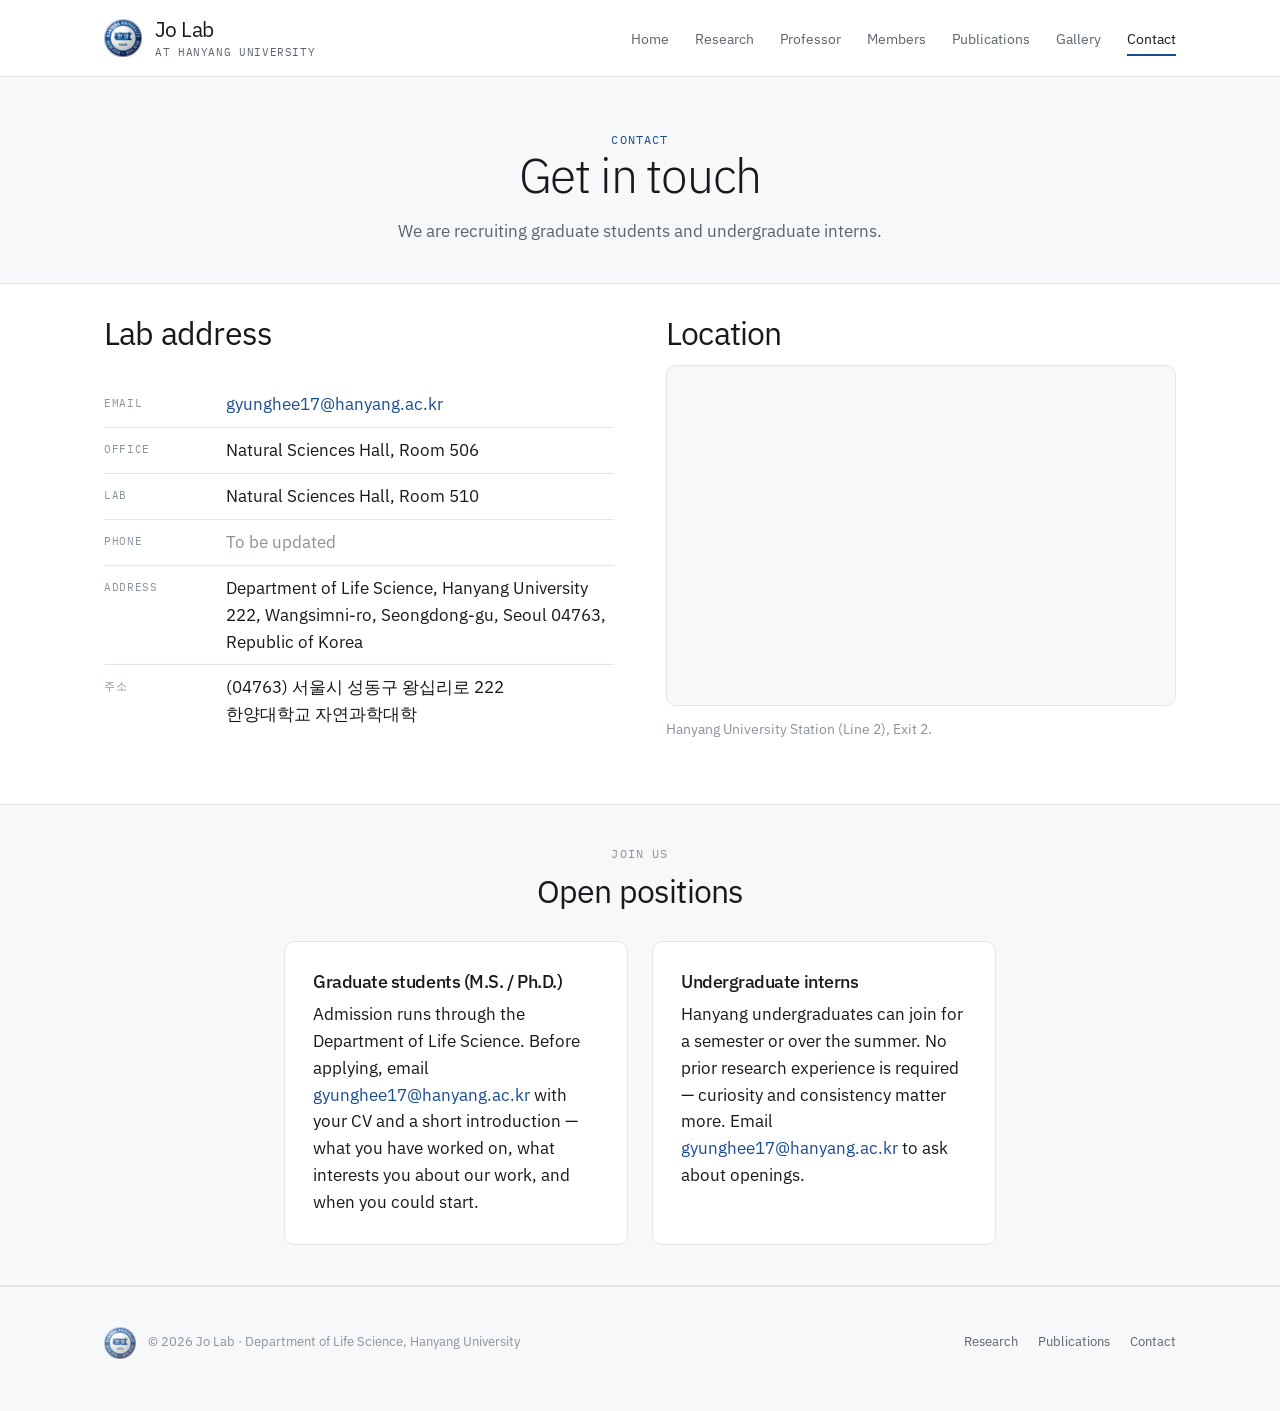
==== commit 97fbb974: "Add files via upload" ====
--- a/contact.html
+++ b/contact.html
@@ -67,7 +67,7 @@
           </div>
           <div class="info-row">
             <dt>Phone</dt>
-            <dd><span class="todo">To be updated</span></dd>
+            <dd><span class="pending">To be updated</span></dd>
           </div>
           <div class="info-row">
             <dt>Address</dt>
--- a/style.css
+++ b/style.css
@@ -78,11 +78,12 @@
 .brand a { display: flex; align-items: center; gap: 13px; color: var(--ink); text-decoration: none; }
 .brand-logo { width: 38px; height: 38px; flex: none; }
 .brand-text { display: flex; flex-direction: column; line-height: 1.2; }
-/* The wordmark is set exactly like the big headline on the home page:
-   IBM Plex Sans Light. Raise font-weight to 400 or 500 if it reads too thin. */
+/* The wordmark uses the same face as the big headline on the home page, one
+   step heavier so the name does not read as thin. 300 = matches the headline
+   exactly, 500 = noticeably bolder. */
 .brand-name {
   font-family: var(--sans);
-  font-size: 1.32rem; font-weight: 300; letter-spacing: -.025em;
+  font-size: 1.32rem; font-weight: 400; letter-spacing: -.025em;
 }
 .brand-sub {
   font-size: .66rem; letter-spacing: .06em; text-transform: uppercase;
@@ -118,9 +119,11 @@
    Hero & page banners — centred
    ============================================================ */
 .hero {
-  padding: 78px 0 66px; text-align: center;
+  padding: 36px 0 34px; text-align: center;
   border-bottom: 1px solid var(--rule);
-  background: radial-gradient(760px 320px at 50% -20%, var(--accent-soft), transparent 70%);
+  /* The blue wash behind the headline. Raise or lower the .17 for more or
+     less colour; it is the only tinted area on the home page. */
+  background: radial-gradient(880px 400px at 50% -14%, rgba(26,77,143,.17), transparent 72%);
 }
 .eyebrow {
   font-size: .72rem; letter-spacing: .1em; text-transform: uppercase;
@@ -129,7 +132,10 @@
 .hero .eyebrow { color: var(--accent); }
 .hero h1 { max-width: 17ch; margin-left: auto; margin-right: auto; margin-bottom: .4em; }
 .hero .lede {
-  font-size: 1.1rem; color: var(--ink-soft); max-width: 60ch; margin: 0 auto;
+  font-size: 1.1rem; color: var(--ink-soft); margin: 0 auto;
+  /* 620px is the width at which the lines come out most even. The first
+     sentence ends with a <br> in index.html. */
+  max-width: 620px;
 }
 .hero-actions { display: flex; justify-content: center; flex-wrap: wrap; gap: 12px; margin-top: 32px; }
 
@@ -143,7 +149,7 @@
 .btn-ghost { background: transparent; color: var(--accent); }
 
 .page-banner {
-  padding: 62px 0 44px; border-bottom: 1px solid var(--rule);
+  padding: 54px 0 38px; border-bottom: 1px solid var(--rule);
   background: var(--bg-soft); text-align: center;
 }
 .page-banner .eyebrow { color: var(--accent); }
@@ -153,9 +159,14 @@
 /* ============================================================
    Sections
    ============================================================ */
-section.block { padding: 68px 0; }
-section.block.tinted { background: var(--bg-soft); border-block: 1px solid var(--rule); }
-.section-head { margin-bottom: 38px; text-align: center; }
+section.block { padding: 50px 0; }
+section.block.tinted { padding: 40px 0; background: var(--bg-soft); border-block: 1px solid var(--rule); }
+/* A heading sitting right under a banner, or two plain sections in a row,
+   need less room above than a section standing on its own. */
+.hero + section.block:not(.tinted),
+.page-banner + section.block:not(.tinted),
+section.block + section.block:not(.tinted) { padding-top: 30px; }
+.section-head { margin-bottom: 30px; text-align: center; }
 .section-head .eyebrow { color: var(--ink-faint); }
 .section-head--left { text-align: left; }
 
@@ -168,6 +179,16 @@
 .grid-4 { grid-template-columns: repeat(4, 1fr); }
 @media (max-width: 900px) { .grid-3, .grid-4 { grid-template-columns: repeat(2, 1fr); } }
 @media (max-width: 620px) { .grid-2, .grid-3, .grid-4 { grid-template-columns: 1fr; } }
+
+/* "grid-center" centres a part-filled row instead of leaving the gap on the
+   right. Cards keep the width they would have in a full four-column row.
+   Remove the class once the row is full. */
+@media (min-width: 901px) {
+  .grid-4.grid-center {
+    grid-template-columns: repeat(3, calc((100% - 3 * 28px) / 4));
+    justify-content: center;
+  }
+}
 
 .card {
   border: 1px solid var(--rule); border-radius: 10px;
@@ -222,8 +243,11 @@
 .person p { font-size: .93rem; color: var(--ink-soft); }
 
 /* PI profile */
-.pi-layout { display: grid; grid-template-columns: 300px 1fr; gap: 52px; align-items: start; }
-@media (max-width: 820px) { .pi-layout { grid-template-columns: 1fr; gap: 32px; } }
+/* The photo sits flush with the left edge, but the entries beside it stop about
+   44px short of the right edge, so the block reads as leaning left. Nudging it
+   22px right makes the printed area optically centred on the page. */
+.pi-layout { display: grid; grid-template-columns: 300px 1fr; gap: 52px; align-items: start; margin-left: 22px; }
+@media (max-width: 820px) { .pi-layout { grid-template-columns: 1fr; gap: 32px; margin-left: 0; } }
 .pi-photo {
   aspect-ratio: 3 / 4; border-radius: 10px; background: var(--bg-soft);
   border: 1px solid var(--rule); display: flex; align-items: center;
@@ -234,10 +258,15 @@
 
 /* Timeline */
 .timeline { list-style: none; margin: 0; padding: 0; }
+/* Year column is sized to "2022.10 – 2026.08", which measures 135px. */
 .timeline li {
-  display: grid; grid-template-columns: 152px 1fr; gap: 20px;
+  display: grid; grid-template-columns: 140px 1fr; gap: 16px;
   padding: 15px 0; border-bottom: 1px solid var(--rule);
 }
+/* Use class="timeline timeline--short" for lists whose years are just "2026".
+   The narrower column gives the text 666px instead of 558px, which is enough
+   for the longest society name to stay on one line. */
+.timeline--short li { grid-template-columns: 52px 1fr; gap: 12px; }
 .timeline li:last-child { border-bottom: none; }
 .timeline .year { font-size: .78rem; color: var(--ink-faint); white-space: nowrap; padding-top: 5px; }
 .timeline .what strong { display: block; font-weight: 600; }
@@ -273,8 +302,9 @@
 /* Author markers (* and #). The asterisk is small, so it is set a little
    larger than a normal superscript to stay legible. */
 sup { font-size: .85em; line-height: 0; vertical-align: super; }
-/* The marker straight after a lab member's name inherits the bold. */
-.pub .authors .me + sup { font-weight: 700; color: var(--ink); }
+/* A marker belonging to a lab member sits INSIDE .me, so it inherits the bold
+   automatically. (Do not use ".me + sup" here — the adjacent-sibling selector
+   skips over plain text, so it would also catch a far-away author's #.) */
 
 .tag {
   display: inline-block; font-size: .64rem; letter-spacing: .08em;
@@ -331,6 +361,72 @@
 .figure-wide .frame { aspect-ratio: 16 / 9; }
 .figure-wide figcaption { text-align: center; }
 
+/* Keeps a phrase on one line, so names like Tie2-Fn2-3 or (5 Fabs-1) are never
+   split across two lines. Wrap any text in <span class="nb">…</span>. */
+.nb { white-space: nowrap; }
+
+/* Intro line above a tab panel. Each <span> is one sentence on its own line;
+   below 720px they fall back to normal wrapping. */
+.panel-note { text-align: center; color: var(--ink-soft); margin: 0 auto 30px; max-width: 770px; }
+.panel-note span { display: block; }
+@media (max-width: 820px) { .panel-note span { display: inline; } }
+
+/* A single photo on its own: centred, and shown whole rather than cropped.
+   Delete the photo--solo class from the <figure> once there are several. */
+.gallery-grid > .photo--solo:only-child { grid-column: 1 / -1; max-width: 520px; margin: 0 auto; }
+.photo--solo .frame { aspect-ratio: auto; padding: 0; }
+.photo--solo .frame img { height: auto; object-fit: contain; }
+.photo--solo figcaption { text-align: center; }
+
+/* ============================================================
+   Tabs (Gallery)
+   ============================================================ */
+.tabs { border-bottom: 1px solid var(--rule); background: #fff; }
+.tabs .wrap { display: flex; justify-content: center; gap: 30px; }
+.tab-btn {
+  background: none; border: 0; cursor: pointer;
+  font-family: var(--sans); font-size: .92rem; color: var(--ink-soft);
+  padding: 16px 2px; border-bottom: 2px solid transparent;
+  transition: color .15s, border-color .15s;
+}
+.tab-btn:hover { color: var(--ink); }
+.tab-btn.is-on { color: var(--ink); border-bottom-color: var(--accent); }
+.tab-panel { display: none; }
+.tab-panel.is-on { display: block; }
+/* A panel sits right under the tab bar, so it needs less room on top
+   than a normal section. */
+section.block.tab-panel { padding-top: 26px; }
+
+/* ============================================================
+   EMDB depositions — five per row
+   ============================================================ */
+.emd-grid { display: grid; grid-template-columns: repeat(5, 1fr); gap: 20px; }
+@media (max-width: 1000px) { .emd-grid { grid-template-columns: repeat(4, 1fr); } }
+@media (max-width: 820px)  { .emd-grid { grid-template-columns: repeat(3, 1fr); } }
+@media (max-width: 620px)  { .emd-grid { grid-template-columns: repeat(2, 1fr); } }
+.emd {
+  display: block; text-decoration: none; color: inherit;
+  border: 1px solid var(--rule); border-radius: 8px; overflow: hidden;
+  background: #fff; transition: border-color .15s, transform .15s;
+}
+.emd:hover { border-color: #c9d2dd; transform: translateY(-2px); text-decoration: none; }
+/* Tiles are white. Most EMDB renders arrive on white; the few that come on
+   black are replaced with the author's own figure (images/emd-XXXXX.jpg). */
+.emd-fig { aspect-ratio: 1 / 1; background: #fff; }
+.emd-fig img { width: 100%; height: 100%; object-fit: contain; }
+.emd-tagline { color: var(--ink-faint); font-family: var(--mono); font-size: .68rem; }
+/* The accession line ("EMD-46041 · PDB 9CYE") needs 152px and the resolution
+   another 38px, but a card is only 174px wide inside its padding. So the two
+   sit on separate lines, and each is set nowrap so neither can break apart. */
+.emd-meta { padding: 10px 12px 0; font-family: var(--mono); font-size: .7rem; }
+.emd-id, .emd-res { display: block; white-space: nowrap; }
+.emd-id { color: var(--accent); letter-spacing: 0; }
+.emd-res { color: var(--ink-faint); margin-top: 2px; }
+.emd-title {
+  margin: 4px 0 0; padding: 0 12px 14px;
+  font-size: .76rem; line-height: 1.4; color: var(--ink-soft);
+}
+
 /* ============================================================
    News
    ============================================================ */
@@ -348,9 +444,20 @@
   padding: 16px 0; border-bottom: 1px solid var(--rule);
 }
 .news li:last-child { border-bottom: none; }
+/* An item with a picture gets a third column between the date and the text. */
+.news li.with-thumb { grid-template-columns: 72px 112px 1fr; align-items: start; }
+.news-thumb {
+  display: block; border: 1px solid var(--rule); border-radius: 6px;
+  overflow: hidden; background: #fff; transition: border-color .15s;
+}
+.news-thumb:hover { border-color: #c9d2dd; text-decoration: none; }
+.news-thumb img { width: 100%; height: auto; }
 .news .date { font-size: .82rem; color: var(--ink-faint); white-space: nowrap; padding-top: 4px; }
 .news p { margin: 0; }
-@media (max-width: 560px) { .news li { grid-template-columns: 1fr; gap: 4px; } }
+@media (max-width: 560px) {
+  .news li, .news li.with-thumb { grid-template-columns: 1fr; gap: 4px; }
+  .news-thumb { max-width: 200px; margin: 6px 0; }
+}
 
 /* ============================================================
    Contact
@@ -358,13 +465,13 @@
 .contact-grid { display: grid; grid-template-columns: 1fr 1fr; gap: 52px; }
 @media (max-width: 820px) { .contact-grid { grid-template-columns: 1fr; gap: 34px; } }
 .info-row {
-  display: grid; grid-template-columns: 120px 1fr; gap: 16px;
-  padding: 14px 0; border-bottom: 1px solid var(--rule);
+  display: grid; grid-template-columns: 108px 1fr; gap: 14px;
+  padding: 9px 0; border-bottom: 1px solid var(--rule);
 }
 .info-row:last-child { border-bottom: none; }
 .info-row dt {
   font-size: .7rem; letter-spacing: .06em; text-transform: uppercase;
-  color: var(--ink-faint); padding-top: 6px;
+  color: var(--ink-faint); padding-top: 4px;
 }
 .info-row dd { margin: 0; overflow-wrap: anywhere; }
 
@@ -378,8 +485,33 @@
   display: flex; align-items: center; justify-content: center;
   color: var(--ink-faint); font-size: .85rem; text-align: center; padding: 0;
 }
+/* Side by side with the address list, the map stretches to the same height
+   instead of keeping a fixed 4:3 shape. */
+@media (min-width: 821px) {
+  .contact-grid > div { display: flex; flex-direction: column; }
+  .contact-grid .map-frame { aspect-ratio: auto; flex: 1; min-height: 230px; }
+}
 /* Grayscale map. Delete the filter line to show it in full colour. */
 .map-frame iframe { width: 100%; height: 100%; border: 0; filter: grayscale(1); }
+
+/* ============================================================
+   Back to top — the button itself is added by script.js
+   ============================================================ */
+.to-top {
+  position: fixed; right: 22px; bottom: 22px; z-index: 60;
+  width: 44px; height: 44px; border-radius: 50%; cursor: pointer;
+  display: flex; align-items: center; justify-content: center;
+  border: 0; background: var(--accent);
+  color: #fff; line-height: 1;
+  box-shadow: 0 3px 12px rgba(26,77,143,.3);
+  opacity: 0; visibility: hidden; transform: translateY(6px);
+  transition: opacity .18s, transform .18s, visibility .18s, background-color .15s;
+}
+.to-top svg { display: block; }
+.to-top.is-on { opacity: 1; visibility: visible; transform: none; }
+.to-top:hover { background: #16406f; }
+@media (max-width: 560px) { .to-top { right: 14px; bottom: 14px; } }
+@media (prefers-reduced-motion: reduce) { .to-top { transition: none; } }
 
 .callout {
   border: 1px solid var(--accent); border-left-width: 4px;
@@ -389,6 +521,9 @@
 .callout p:last-child { margin-bottom: 0; }
 
 /* Placeholder marker — delete these once real content is in */
+/* Grey, unobtrusive — for a value that is simply not available yet. */
+.pending { color: var(--ink-faint); }
+
 .todo {
   background: #fff6d9; border-left: 3px solid #e0a800;
   padding: 3px 8px; border-radius: 3px; font-size: .93em;
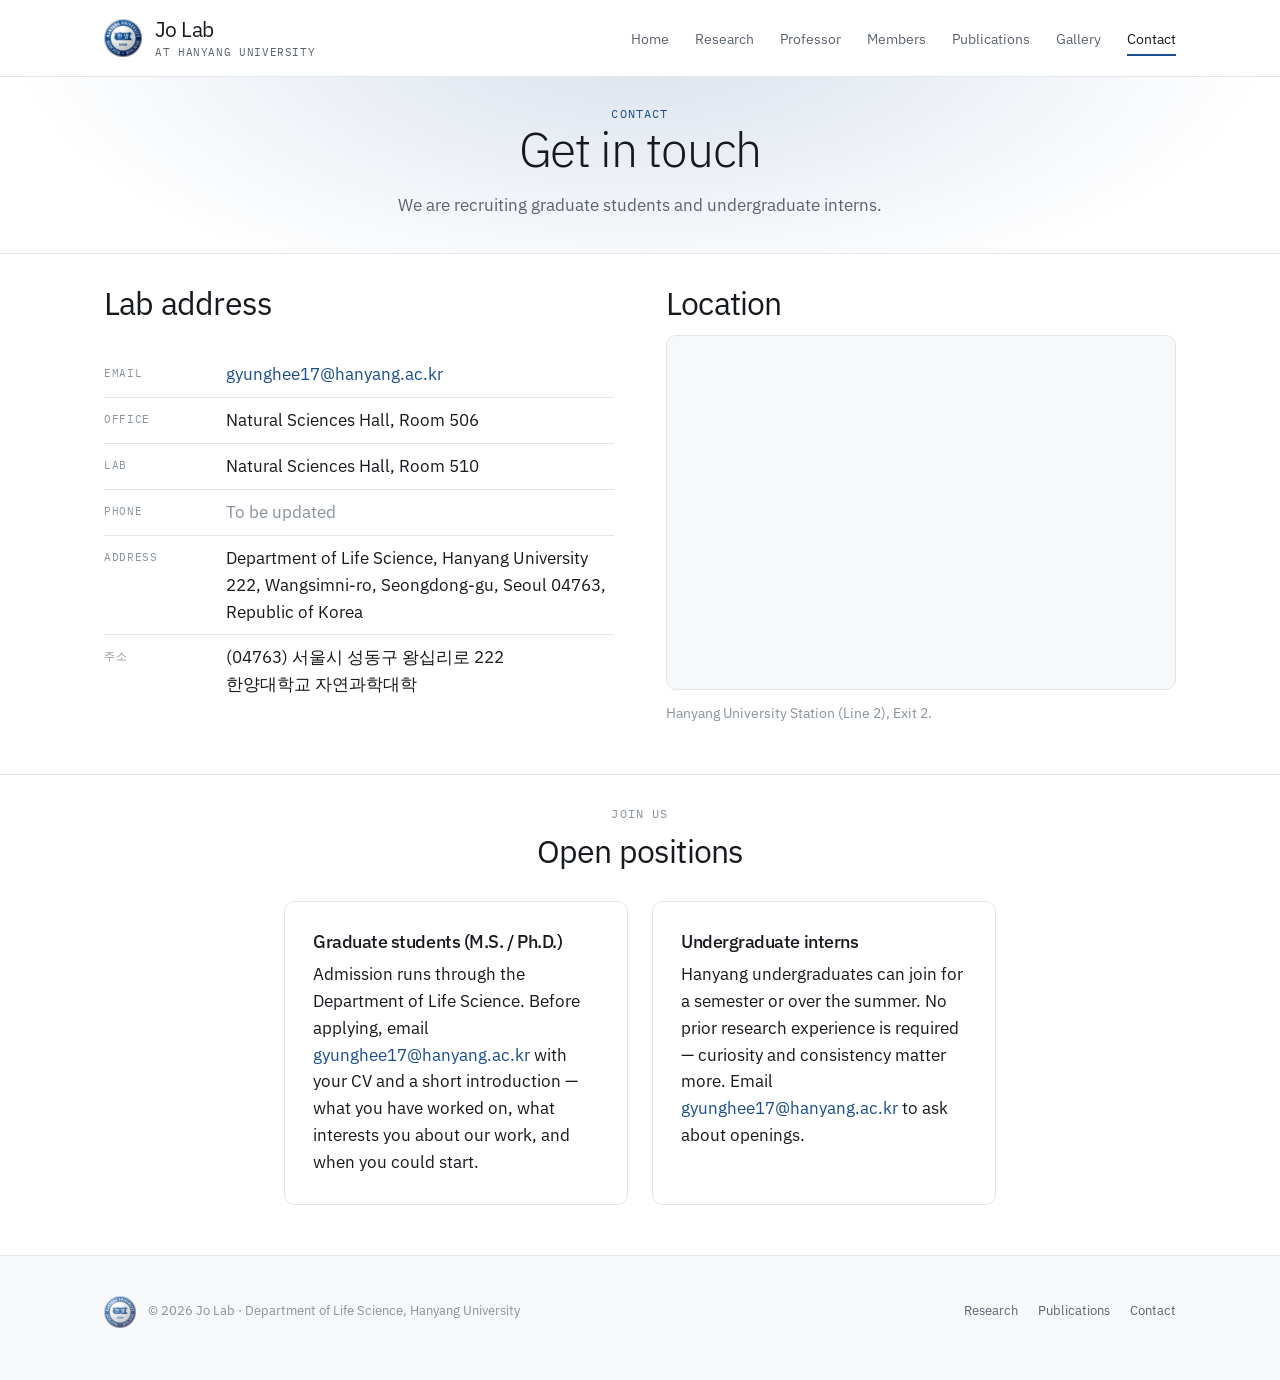
==== commit eda88b4a: "Add files via upload" ====
--- a/contact.html
+++ b/contact.html
@@ -109,7 +109,7 @@
   </div>
 </section>
 
-<section class="block tinted">
+<section class="block">
   <div class="wrap narrow">
     <div class="section-head">
       <p class="eyebrow">Join us</p>
--- a/style.css
+++ b/style.css
@@ -21,6 +21,11 @@
   --mono: "IBM Plex Mono", ui-monospace, SFMono-Regular, Menlo, monospace;
 
   --maxw: 1120px;
+
+  /* The soft blue wash at the top of every page. One place to tune it:
+     raise or lower the .17 for more or less colour. The offset is in px, not
+     %, so the band looks identical on a tall hero and a short page banner. */
+  --wash: radial-gradient(880px 400px at 50% -50px, rgba(26,77,143,.17), transparent 72%);
 }
 
 /* --- Reset --- */
@@ -121,9 +126,7 @@
 .hero {
   padding: 36px 0 34px; text-align: center;
   border-bottom: 1px solid var(--rule);
-  /* The blue wash behind the headline. Raise or lower the .17 for more or
-     less colour; it is the only tinted area on the home page. */
-  background: radial-gradient(880px 400px at 50% -14%, rgba(26,77,143,.17), transparent 72%);
+  background: var(--wash);
 }
 .eyebrow {
   font-size: .72rem; letter-spacing: .1em; text-transform: uppercase;
@@ -149,8 +152,8 @@
 .btn-ghost { background: transparent; color: var(--accent); }
 
 .page-banner {
-  padding: 54px 0 38px; border-bottom: 1px solid var(--rule);
-  background: var(--bg-soft); text-align: center;
+  padding: 28px 0 34px; border-bottom: 1px solid var(--rule);
+  background: var(--wash); text-align: center;
 }
 .page-banner .eyebrow { color: var(--accent); }
 .page-banner h1 { margin-bottom: .32em; }
@@ -166,6 +169,15 @@
 .hero + section.block:not(.tinted),
 .page-banner + section.block:not(.tinted),
 section.block + section.block:not(.tinted) { padding-top: 30px; }
+/* Two plain white sections in a row have nothing between them, so a hairline
+   marks the boundary. Not needed after a tinted section — its own border and
+   background already do that. */
+section.block:not(.tinted) + section.block:not(.tinted):not(.tab-panel) {
+  border-top: 1px solid var(--rule);
+}
+/* A plain section running straight into a tinted one would otherwise leave
+   50px + 40px of gap; the tinted background already separates them. */
+section.block:not(.tinted):has(+ section.block.tinted) { padding-bottom: 28px; }
 .section-head { margin-bottom: 30px; text-align: center; }
 .section-head .eyebrow { color: var(--ink-faint); }
 .section-head--left { text-align: left; }
@@ -216,11 +228,12 @@
 }
 .pubcard:hover { border-color: #c9d2dd; transform: translateY(-2px); text-decoration: none; }
 .pubcard .fig { aspect-ratio: 1 / 1; background: #fff; border-bottom: 1px solid var(--rule); }
-.pubcard .fig img { width: 100%; height: 100%; object-fit: contain; padding: 10px; }
+.pubcard .fig img { width: 100%; height: 100%; object-fit: contain; }
 .pubcard .body { padding: 16px 18px 20px; }
 .pubcard .venue {
   font-family: var(--mono); font-size: .7rem; letter-spacing: .04em;
   color: var(--accent); margin: 0 0 8px; text-transform: uppercase;
+  line-height: 1.45;
 }
 .pubcard h3 { font-size: .98rem; font-weight: 500; line-height: 1.34; margin: 0; }
 
@@ -463,6 +476,8 @@
    Contact
    ============================================================ */
 .contact-grid { display: grid; grid-template-columns: 1fr 1fr; gap: 52px; }
+/* No trailing paragraph margin — the section's own padding sets the gap. */
+.contact-grid > div > p:last-child { margin-bottom: 0; }
 @media (max-width: 820px) { .contact-grid { grid-template-columns: 1fr; gap: 34px; } }
 .info-row {
   display: grid; grid-template-columns: 108px 1fr; gap: 14px;
@@ -513,6 +528,8 @@
 @media (max-width: 560px) { .to-top { right: 14px; bottom: 14px; } }
 @media (prefers-reduced-motion: reduce) { .to-top { transition: none; } }
 
+.centered { text-align: center; }
+
 .callout {
   border: 1px solid var(--accent); border-left-width: 4px;
   border-radius: 8px; padding: 26px 28px; background: var(--accent-soft);
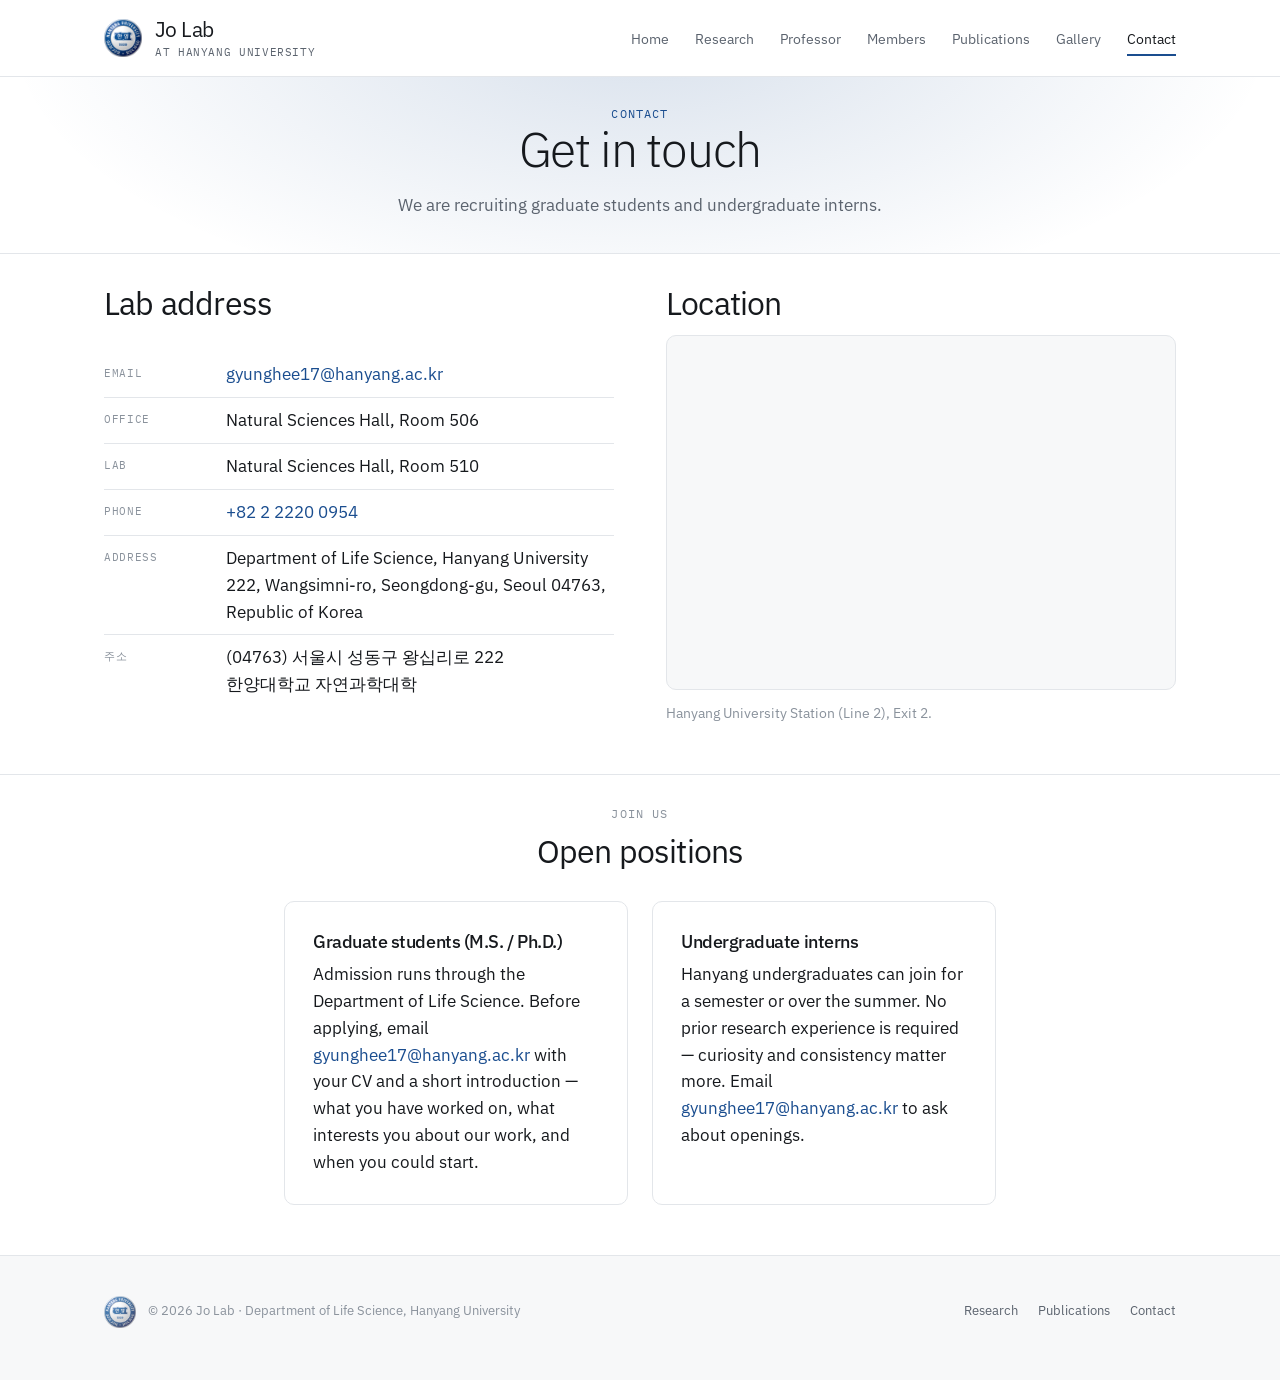
==== commit ef41b06e: "Add files via upload" ====
--- a/contact.html
+++ b/contact.html
@@ -5,6 +5,27 @@
 <meta name="viewport" content="width=device-width, initial-scale=1">
 <title>Contact — Jo Lab, Hanyang University</title>
 <meta name="description" content="Contact information and openings for graduate students and undergraduate interns.">
+<!-- Tab icon. To use a different picture, replace these three files in the
+     images folder; they must be square. 16px is the size Chrome actually
+     shows, so a single letter or a very simple shape is all that reads. -->
+<link rel="icon" href="images/favicon-32.png" sizes="32x32">
+<link rel="icon" href="images/favicon-16.png" sizes="16x16">
+<link rel="apple-touch-icon" href="images/apple-touch-icon.png">
+
+<!-- Link preview (KakaoTalk, Slack, Facebook, X ...). If a page's title or
+     description changes above, change it here too. -->
+<meta property="og:type" content="website">
+<meta property="og:site_name" content="Jo Lab at Hanyang University">
+<meta property="og:locale" content="en_US">
+<meta property="og:title" content="Contact — Jo Lab, Hanyang University">
+<meta property="og:description" content="Contact information and openings for graduate students and undergraduate interns.">
+<meta property="og:url" content="https://jolabstructbio.hanyang.ac.kr/contact.html">
+<meta property="og:image" content="https://jolabstructbio.hanyang.ac.kr/images/og-image.jpg">
+<meta property="og:image:width" content="1200">
+<meta property="og:image:height" content="630">
+<meta property="og:image:alt" content="Atomic model built into a cryo-EM density map">
+<meta name="twitter:card" content="summary_large_image">
+
 <link rel="preconnect" href="https://fonts.googleapis.com">
 <link rel="preconnect" href="https://fonts.gstatic.com" crossorigin>
 <link href="https://fonts.googleapis.com/css2?family=IBM+Plex+Mono:wght@400;500&family=IBM+Plex+Sans:wght@300;400;500;600&display=swap" rel="stylesheet">
@@ -67,7 +88,8 @@
           </div>
           <div class="info-row">
             <dt>Phone</dt>
-            <dd><span class="pending">To be updated</span></dd>
+            <!-- tel: makes the number tappable on a phone. -->
+            <dd><a href="tel:+82222200954">+82&nbsp;2&nbsp;2220&nbsp;0954</a></dd>
           </div>
           <div class="info-row">
             <dt>Address</dt>
--- a/style.css
+++ b/style.css
@@ -41,6 +41,9 @@
   -webkit-font-smoothing: antialiased;
 }
 img { max-width: 100%; display: block; }
+/* Browsers indent <figure> by 40px on each side by default, which eats a
+   quarter of the width on a phone. */
+figure { margin: 0; }
 a { color: var(--accent); text-decoration: none; }
 a:hover { text-decoration: underline; text-underline-offset: 3px; }
 
@@ -66,6 +69,10 @@
 
 .wrap { max-width: var(--maxw); margin: 0 auto; padding: 0 24px; }
 .narrow { max-width: 760px; }
+
+/* Emphasis inside running text. 600 rather than the browser's 700, so a bold
+   phrase stands out without looking heavier than the headings around it. */
+.narrow p strong, .hero .lede strong { font-weight: 600; color: var(--ink); }
 
 /* ============================================================
    Header / Navigation
@@ -181,6 +188,8 @@
 .section-head { margin-bottom: 30px; text-align: center; }
 .section-head .eyebrow { color: var(--ink-faint); }
 .section-head--left { text-align: left; }
+/* A list needs less room under its heading than a block of prose or a grid. */
+.section-head:has(+ .interests) { margin-bottom: 18px; }
 
 /* ============================================================
    Grids & cards
@@ -309,7 +318,9 @@
 .pub .authors .me { color: var(--ink); font-weight: 600; }
 .pub .venue { font-size: .9rem; color: var(--ink-soft); margin: 0; }
 .pub .venue em { font-style: italic; font-weight: 600; color: var(--ink); }
-.pub .venue a { text-decoration: none; }
+/* Journal names carry their own <em>; a plain-text link such as
+   "Author interview" needs the colour and underline itself. */
+.pub .venue a { color: var(--accent); text-decoration: underline; text-underline-offset: 3px; }
 .pub .venue a em { color: var(--accent); text-decoration: underline; text-underline-offset: 3px; }
 
 /* Author markers (* and #). The asterisk is small, so it is set a little
@@ -339,18 +350,27 @@
 @media (max-width: 760px) {
   .pub-thumb { grid-template-columns: 28px 1fr; }
   .pub-thumb .thumb { grid-column: 2; margin-bottom: 14px; max-width: 240px; }
+  /* The figure is pinned to column 2, so the citation that follows it must be
+     pinned there too — otherwise it is auto-placed into the 28px number
+     column and every line ends up one word wide. */
+  .pub-thumb > div:last-child { grid-column: 2; }
 }
 
 /* ============================================================
    Research interests
    ============================================================ */
-.interests { list-style: none; margin: 0; padding: 0; }
+/* The list keeps a readable measure even when its section runs full width
+   (the overview figure above it needs the whole page). */
+.interests { list-style: none; margin: 0 auto; padding: 0; max-width: 760px; }
+.figure-plain + .interests { margin-top: 36px; }
 .interests li {
-  position: relative; padding: 14px 0 14px 26px; border-bottom: 1px solid var(--rule);
+  position: relative; padding: 7px 0 7px 26px; border-bottom: 1px solid var(--rule);
+  color: var(--ink-soft);
 }
 .interests li:last-child { border-bottom: none; }
+.interests strong { font-weight: 600; color: var(--ink); }
 .interests li::before {
-  content: ""; position: absolute; left: 2px; top: 26px;
+  content: ""; position: absolute; left: 2px; top: 20px;
   width: 10px; height: 2px; background: var(--accent);
 }
 
@@ -371,8 +391,32 @@
   padding: 13px 16px; font-size: .78rem; color: var(--ink-soft);
   border-top: 1px solid var(--rule);
 }
+/* A wide figure is cropped to 16:9 from the centre. Change the ratio here if
+   a picture should be shown at its own shape instead. */
 .figure-wide .frame { aspect-ratio: 16 / 9; }
+/* A picture needs less room above it than a heading does, so a section that
+   opens with one sits closer to the banner. */
+section.block:has(> .wrap > .figure-wide:first-child) { padding-top: 16px; }
 .figure-wide figcaption { text-align: center; }
+/* A diagram must never be cropped, so this variant keeps the picture's own
+   shape and fits it inside the frame. */
+.figure-plain .frame { aspect-ratio: auto; padding: 0; }
+.figure-plain .frame img { height: auto; object-fit: contain; }
+.figure-plain figcaption { text-align: center; }
+
+/* Phones: these two figures break out of the page's side padding, so the
+   picture gets the full screen width instead of two thirds of it. */
+@media (max-width: 620px) {
+  .figure-wide, .figure-plain { margin-left: -24px; margin-right: -24px; }
+  .figure-wide, .figure-plain,
+  .figure-wide .frame, .figure-plain .frame {
+    border-radius: 0; border-left: 0; border-right: 0;
+  }
+  .figure-wide figcaption, .figure-plain figcaption { padding-left: 24px; padding-right: 24px; }
+}
+/* The "view full size" hint is only useful where the picture is small. */
+.zoom-hint { display: none; }
+@media (max-width: 760px) { .zoom-hint { display: block; } }
 
 /* Keeps a phrase on one line, so names like Tie2-Fn2-3 or (5 Fabs-1) are never
    split across two lines. Wrap any text in <span class="nb">…</span>. */
@@ -469,7 +513,9 @@
 .news p { margin: 0; }
 @media (max-width: 560px) {
   .news li, .news li.with-thumb { grid-template-columns: 1fr; gap: 4px; }
-  .news-thumb { max-width: 200px; margin: 6px 0; }
+  /* Stacked on a phone, the picture sits on its own line, so centre it
+     instead of leaving all the empty space on one side. */
+  .news-thumb { max-width: 200px; margin: 6px auto; }
 }
 
 /* ============================================================
@@ -530,6 +576,21 @@
 
 .centered { text-align: center; }
 
+/* A line break that only applies on wide screens. Below 760px the sentence
+   before it no longer fits on one line, so the break is dropped and the text
+   flows normally instead of leaving a stubby line. */
+@media (max-width: 760px) { br.br-wide { display: none; } }
+
+/* Small reference note under a paragraph. The <sup> marker in the body text
+   links down to it. */
+.footnote {
+  font-size: .8rem; line-height: 1.5; color: var(--ink-faint);
+  margin: 4px 0 0; scroll-margin-top: 96px;
+}
+.footnote:first-of-type { margin-top: 22px; }
+.footnote a { color: var(--ink-soft); text-decoration: underline; text-underline-offset: 2px; }
+.footnote a:hover { color: var(--accent); }
+
 .callout {
   border: 1px solid var(--accent); border-left-width: 4px;
   border-radius: 8px; padding: 26px 28px; background: var(--accent-soft);
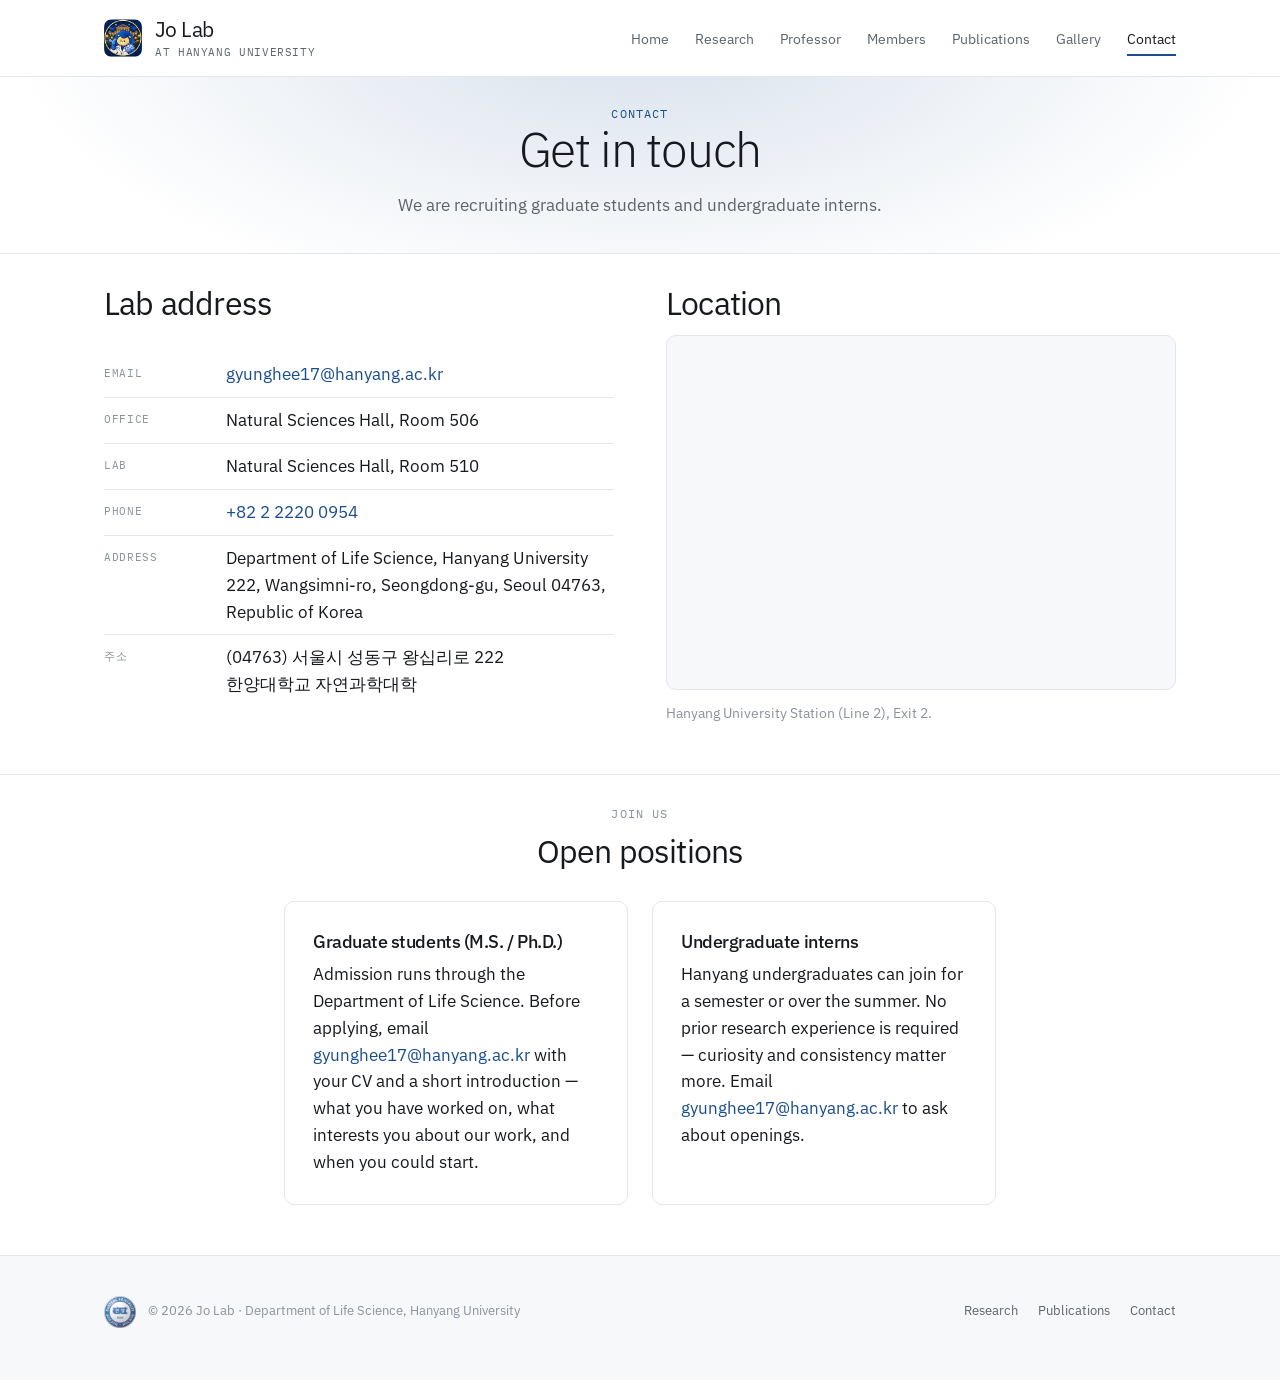
==== commit 052c469b: "Add files via upload" ====
--- a/contact.html
+++ b/contact.html
@@ -37,7 +37,7 @@
   <div class="wrap">
     <div class="brand">
       <a href="index.html">
-        <img class="brand-logo" src="images/hanyang-logo.png" alt="Hanyang University">
+        <img class="brand-logo" src="images/lab-mark.webp" alt="Jo Lab">
         <span class="brand-text">
           <span class="brand-name">Jo Lab</span>
           <span class="brand-sub">at Hanyang University</span>
--- a/style.css
+++ b/style.css
@@ -140,6 +140,12 @@
   color: var(--ink-faint); font-weight: 400; margin-bottom: 9px;
 }
 .hero .eyebrow { color: var(--accent); }
+/* 히어로 상단 연구실 로고. 폭만 바꾸면 크기가 조절됩니다. */
+.hero-logo {
+  display: block; width: 100%; max-width: 420px; height: auto;
+  margin: 0 auto 14px;
+}
+@media (max-width: 620px) { .hero-logo { max-width: 300px; } }
 .hero h1 { max-width: 17ch; margin-left: auto; margin-right: auto; margin-bottom: .4em; }
 .hero .lede {
   font-size: 1.1rem; color: var(--ink-soft); margin: 0 auto;
@@ -283,8 +289,13 @@
 /* Year column is sized to "2022.10 – 2026.08", which measures 135px. */
 .timeline li {
   display: grid; grid-template-columns: 140px 1fr; gap: 16px;
-  padding: 15px 0; border-bottom: 1px solid var(--rule);
-}
+  padding: 9px 0; border-bottom: 1px solid var(--rule);
+}
+/* First row sits right under the heading, last row right above the next one. */
+.timeline li:first-child { padding-top: 2px; }
+.timeline li:last-child  { padding-bottom: 0; }
+/* Headings that open a section of the CV. */
+.timeline + h2 { margin-top: 30px; }
 /* Use class="timeline timeline--short" for lists whose years are just "2026".
    The narrower column gives the text 666px instead of 558px, which is enough
    for the longest society name to stay on one line. */
@@ -537,8 +548,10 @@
 .info-row dd { margin: 0; overflow-wrap: anywhere; }
 
 /* Narrow sidebar version (PI page): label above the value. */
-.pi-contact .info-row { grid-template-columns: 1fr; gap: 3px; padding: 12px 0; }
+.pi-contact .info-row { grid-template-columns: 1fr; gap: 3px; padding: 7px 0; }
 .pi-contact .info-row dt { padding-top: 0; }
+.pi-contact .info-row:first-child { padding-top: 0; }
+.pi-contact .info-row:last-child  { padding-bottom: 0; }
 
 .map-frame {
   aspect-ratio: 4 / 3; border-radius: 10px; overflow: hidden;
